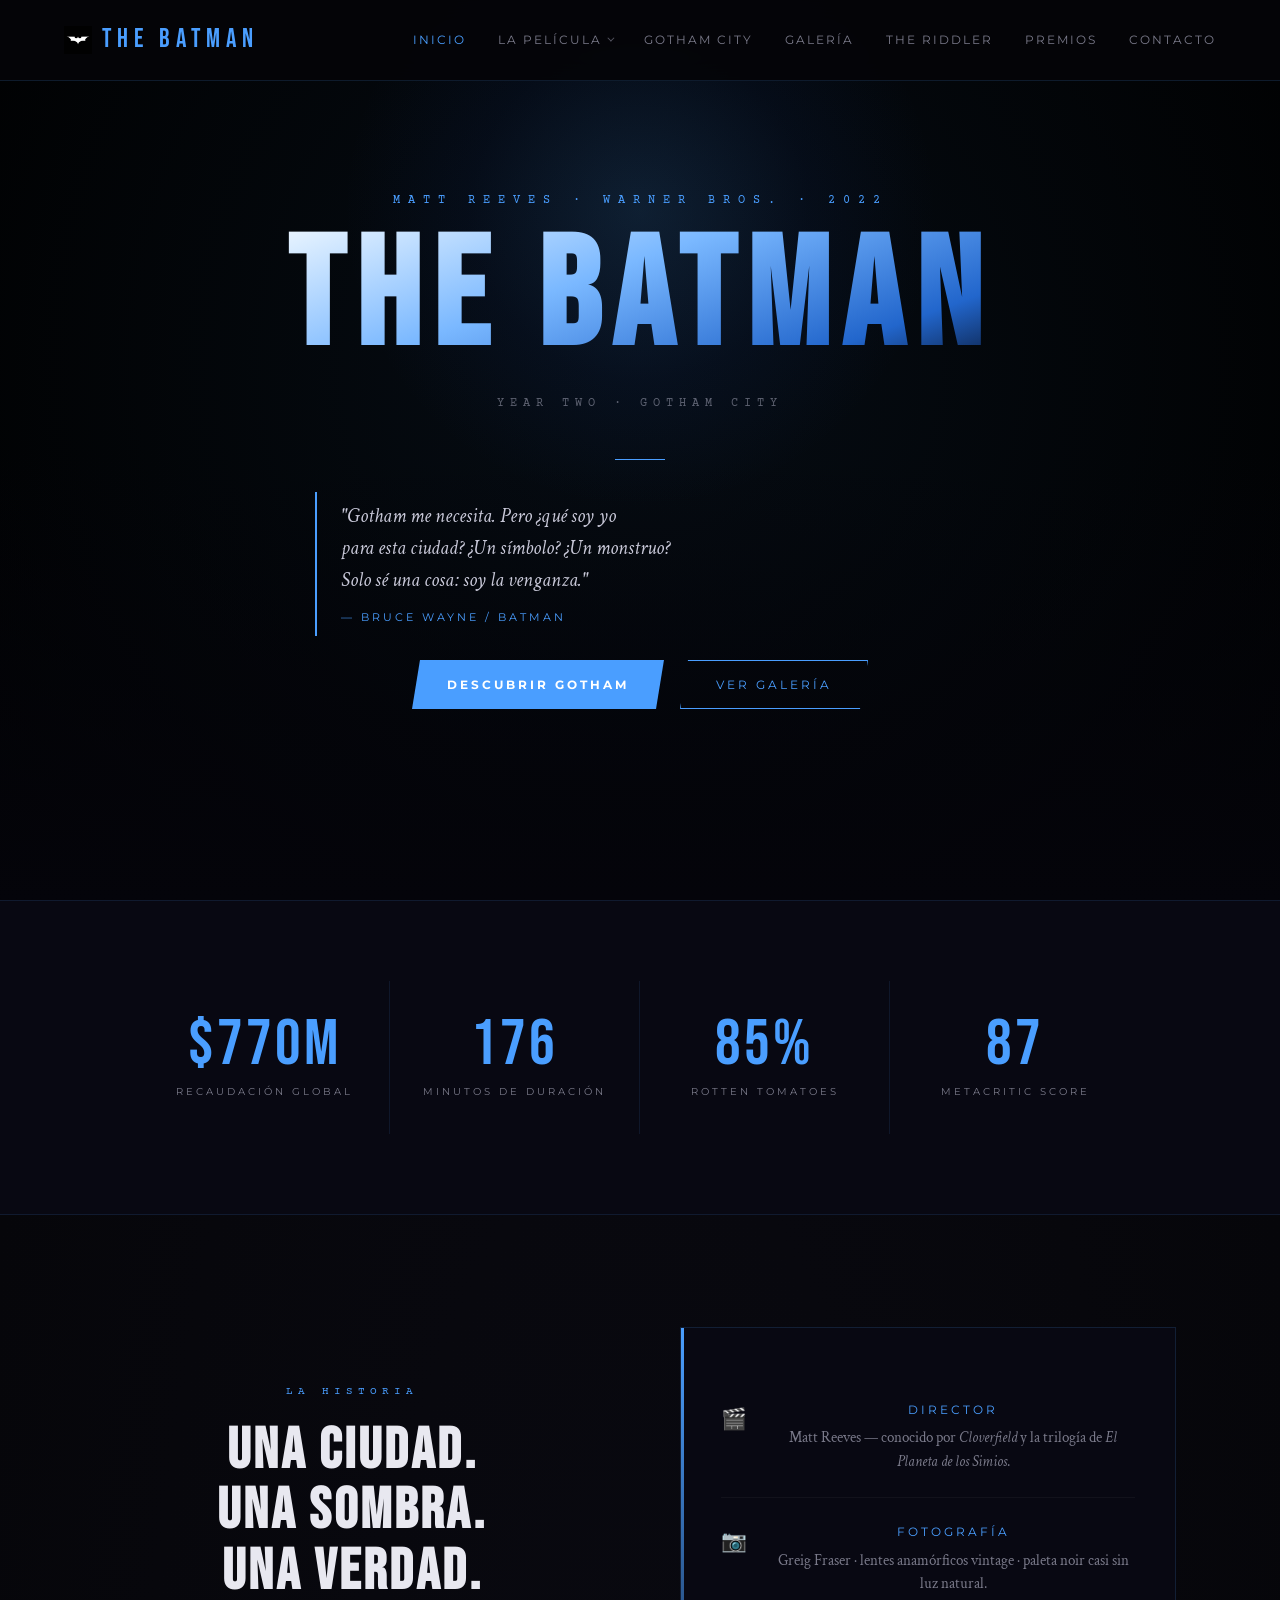
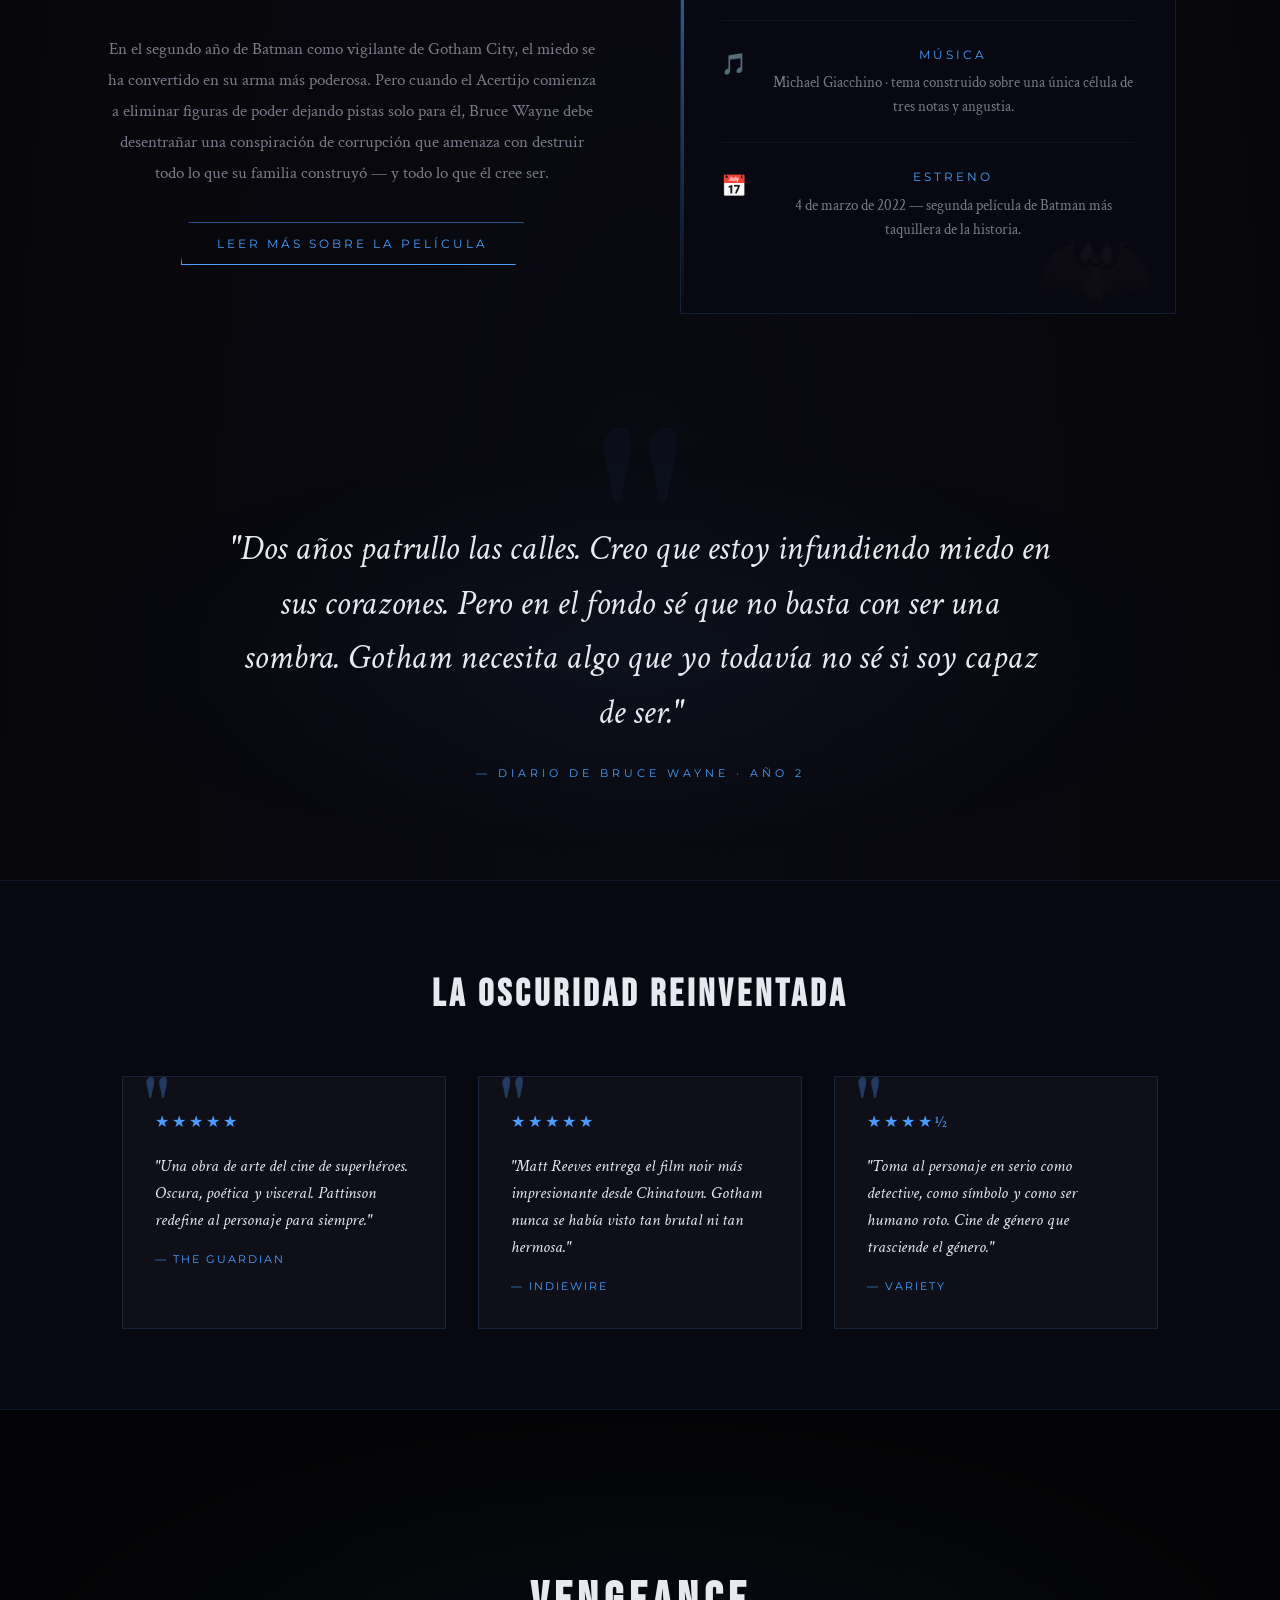
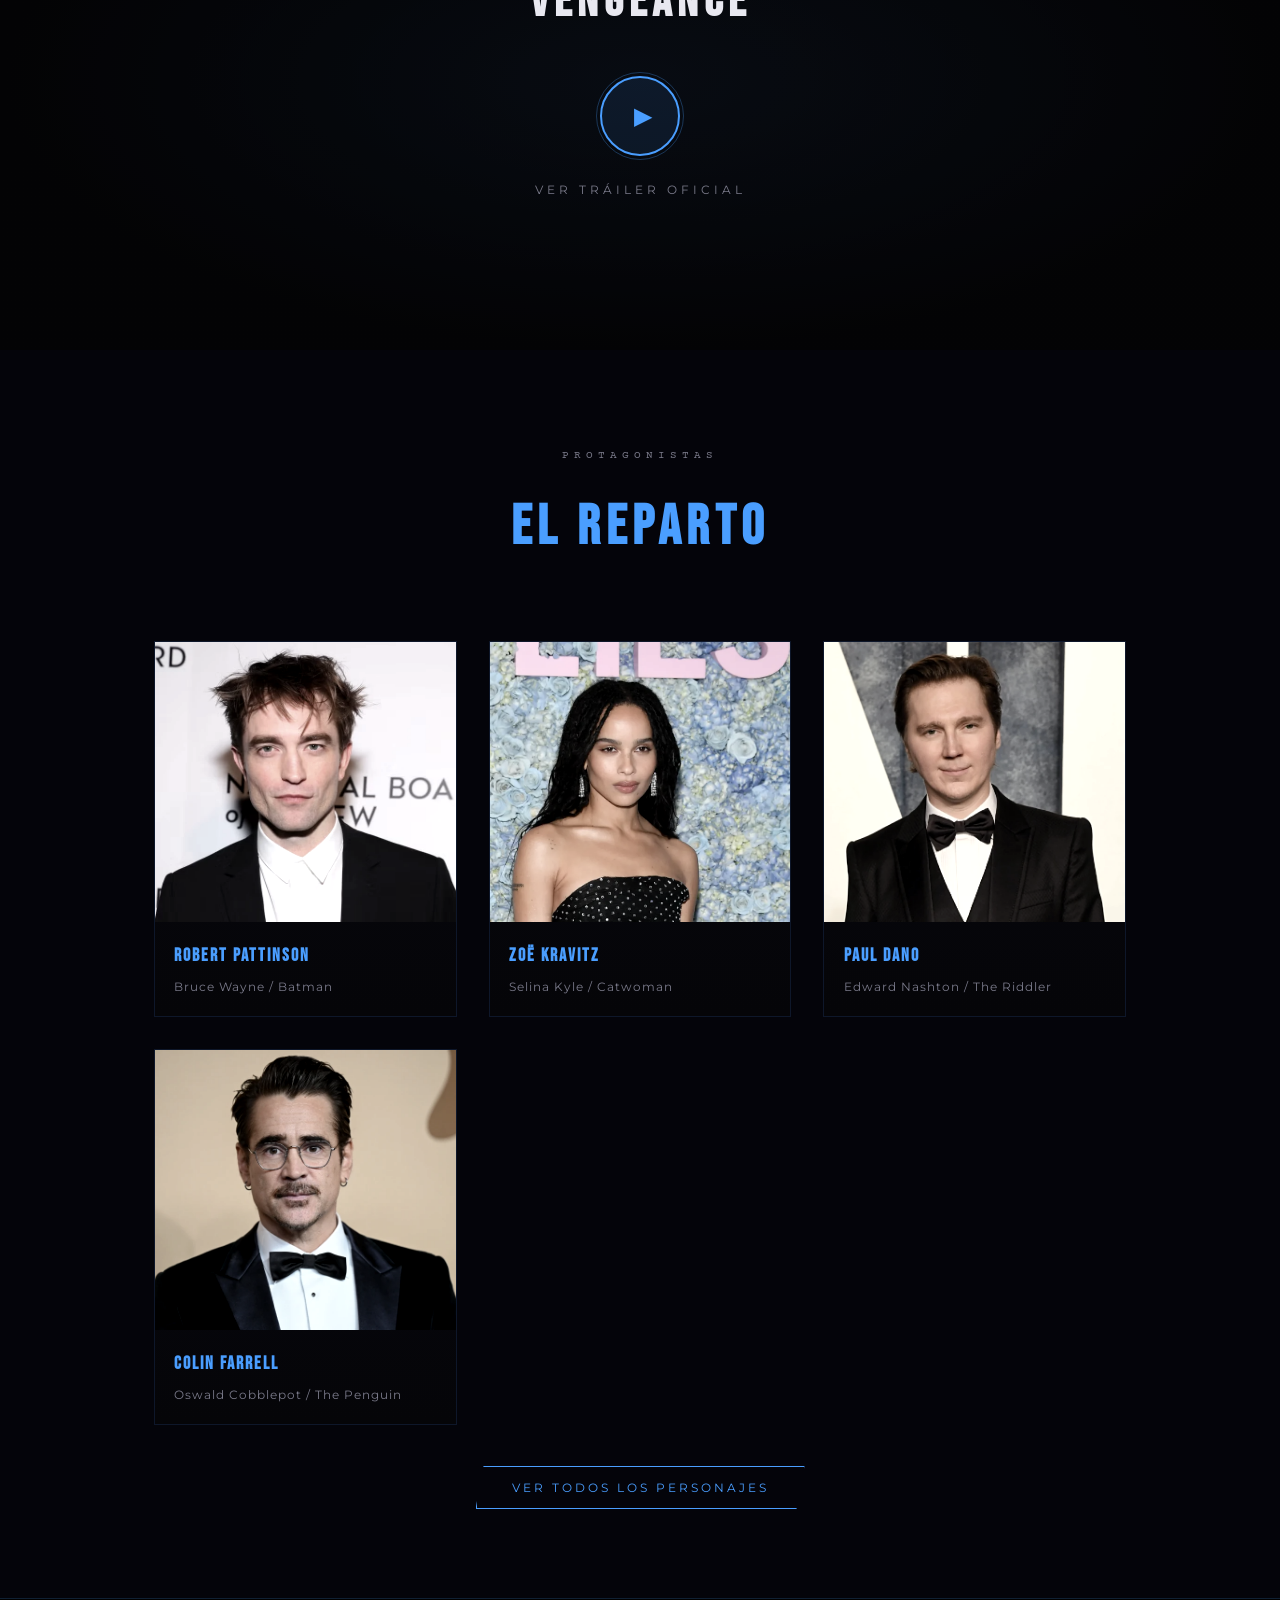
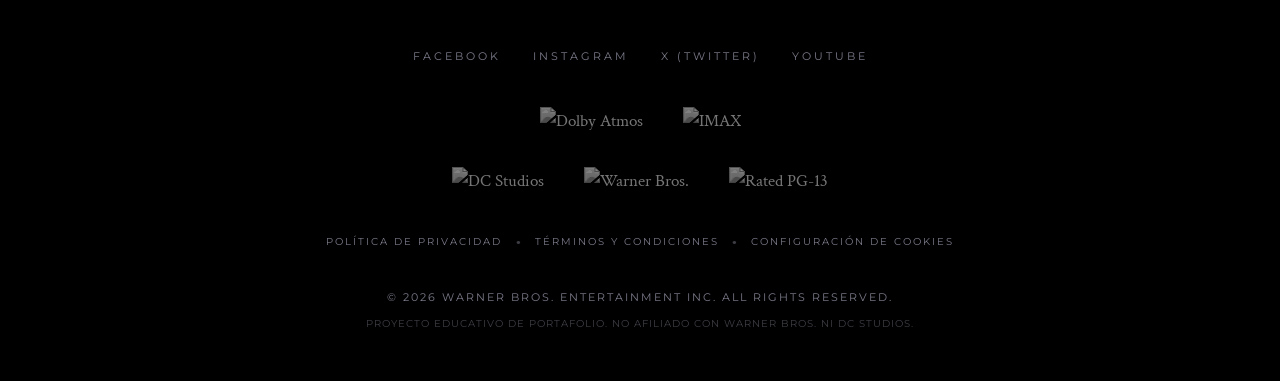
==== index.html @ 61767b9b "Commit se agrega submenu , validacion al formulario de contacto" ====
<!DOCTYPE html>
<html lang="es">
<head>
    <meta charset="UTF-8">
    <meta name="viewport" content="width=device-width, initial-scale=1.0">
    <title>The Batman | I Am Gotham</title>
    <link rel="icon" href="img/Icono.webp" type="image/webp">
    <link href="https://fonts.googleapis.com/css2?family=Bebas+Neue&family=Crimson+Text:ital,wght@0,400;0,600;1,400&family=Courier+Prime:wght@400;700&family=Montserrat:wght@300;400;700;900&display=swap" rel="stylesheet">
    <link rel="stylesheet" href="css/styles.css">
</head>
<body>

    <canvas id="rainCanvas"></canvas>

    <header>
        <nav class="nav-container">
            <a href="index.html" class="logo"><img src="img/galeria/BatmanLogo2.webp" alt="Batman Logo">THE BATMAN</a>
            <ul class="nav-links">
                <li><a href="index.html" class="nav-active">Inicio</a></li>
                <li class="nav-dropdown">
                <a href="sobre.html">La Película</a>
                <ul class="dropdown-menu">
                    <li><a href="sobre.html#sinopsis">Sinopsis</a></li>
                    <li><a href="sobre.html#personajes">Personajes</a></li>
                    <li><a href="sobre.html#detras">Detrás de Cámara</a></li>
                    <li><a href="sobre.html#reparto">Reparto Completo</a></li>
                </ul>
            </li>
                <li><a href="historia.html">Gotham City</a></li>
                <li><a href="galeria.html">Galería</a></li>
                <li><a href="riddler.html">The Riddler</a></li>
                <li><a href="premios.html">Premios</a></li>
                <li><a href="contacto.html">Contacto</a></li>
            </ul>
            <button class="hamburger" aria-label="Menú">
                <span></span><span></span><span></span>
            </button>
        </nav>
    </header>

    <main>

        <!-- HERO -->
        <section class="hero">
            <video class="hero-video" autoplay loop muted playsinline>
                <source src="img/Gotham.mp4" type="video/mp4">
            </video>
            <div class="hero-overlay"></div>
            <div class="hero-content">
                <p class="hero-eyebrow animate-fade-up">MATT REEVES · WARNER BROS. · 2022</p>
                <h1 class="animate-batman">THE BATMAN</h1>
                <p class="hero-sub animate-fade-up">Year Two · Gotham City</p>
                <div class="hero-rule animate-fade-up"></div>
                <div class="hero-quote-container animate-fade-up">
                    <blockquote class="cinematic-quote">
                        "Gotham me necesita. Pero ¿qué soy yo<br>
                        para esta ciudad? ¿Un símbolo? ¿Un monstruo?<br>
                        Solo sé una cosa: <em>soy la venganza</em>."
                    </blockquote>
                    <p class="quote-author">— Bruce Wayne / Batman</p>
                </div>
                <div class="hero-buttons animate-fade-up">
                    <a href="sobre.html" class="btn-primary">Descubrir Gotham</a>
                    <a href="galeria.html" class="btn-secondary">Ver Galería</a>
                </div>
            </div>
        </section>

        <!-- DATOS -->
        <section class="film-facts">
            <div class="facts-grid">
                <div class="fact-item animate-fade-up">
                    <span class="fact-num">$770M</span>
                    <span class="fact-label">Recaudación global</span>
                </div>
                <div class="fact-item animate-fade-up">
                    <span class="fact-num">176</span>
                    <span class="fact-label">Minutos de duración</span>
                </div>
                <div class="fact-item animate-fade-up">
                    <span class="fact-num">85%</span>
                    <span class="fact-label">Rotten Tomatoes</span>
                </div>
                <div class="fact-item animate-fade-up">
                    <span class="fact-num">87</span>
                    <span class="fact-label">Metacritic Score</span>
                </div>
            </div>
        </section>

        <!-- INTRO -->
        <section class="home-intro">
            <div class="animate-fade-up">
                <span class="intro-label">La historia</span>
                <h2 class="intro-title">Una Ciudad.<br>Una Sombra.<br>Una Verdad.</h2>
                <p class="intro-body">
                    En el segundo año de Batman como vigilante de Gotham City, el miedo se ha convertido en su arma más poderosa. Pero cuando el Acertijo comienza a eliminar figuras de poder dejando pistas solo para él, Bruce Wayne debe desentrañar una conspiración de corrupción que amenaza con destruir todo lo que su familia construyó — y todo lo que él cree ser.
                </p>
                <a href="sobre.html" class="btn-secondary">Leer más sobre la película</a>
            </div>
            <div class="animate-fade-up">
                <div class="intro-visual-box">
                    <div class="intro-stat-row">
                        <span class="intro-stat-icon">🎬</span>
                        <div>
                            <p class="intro-stat-title">Director</p>
                            <p class="intro-stat-desc">Matt Reeves — conocido por <em>Cloverfield</em> y la trilogía de <em>El Planeta de los Simios</em>.</p>
                        </div>
                    </div>
                    <div class="intro-stat-row">
                        <span class="intro-stat-icon">📷</span>
                        <div>
                            <p class="intro-stat-title">Fotografía</p>
                            <p class="intro-stat-desc">Greig Fraser · lentes anamórficos vintage · paleta noir casi sin luz natural.</p>
                        </div>
                    </div>
                    <div class="intro-stat-row">
                        <span class="intro-stat-icon">🎵</span>
                        <div>
                            <p class="intro-stat-title">Música</p>
                            <p class="intro-stat-desc">Michael Giacchino · tema construido sobre una única célula de tres notas y angustia.</p>
                        </div>
                    </div>
                    <div class="intro-stat-row">
                        <span class="intro-stat-icon">📅</span>
                        <div>
                            <p class="intro-stat-title">Estreno</p>
                            <p class="intro-stat-desc">4 de marzo de 2022 — segunda película de Batman más taquillera de la historia.</p>
                        </div>
                    </div>
                </div>
            </div>
        </section>

        <!-- CITA -->
        <section class="full-quote-section">
            <blockquote class="big-quote animate-fade-up">
                "Dos años patrullo las calles. Creo que estoy infundiendo miedo en sus corazones. Pero en el fondo sé que no basta con ser una sombra. Gotham necesita algo que yo todavía no sé si soy capaz de ser."
            </blockquote>
            <p class="big-quote-author animate-fade-up">— Diario de Bruce Wayne · Año 2</p>
        </section>

        <!-- CRÍTICAS -->
        <section class="reviews-section">
            <div class="container">
                <h2 class="reviews-title animate-fade-up">La Oscuridad Reinventada</h2>
                <div class="reviews-grid">
                    <div class="review-card animate-fade-up">
                        <div class="stars">★★★★★</div>
                        <p class="quote">"Una obra de arte del cine de superhéroes. Oscura, poética y visceral. Pattinson redefine al personaje para siempre."</p>
                        <p class="author">— The Guardian</p>
                    </div>
                    <div class="review-card animate-fade-up">
                        <div class="stars">★★★★★</div>
                        <p class="quote">"Matt Reeves entrega el film noir más impresionante desde Chinatown. Gotham nunca se había visto tan brutal ni tan hermosa."</p>
                        <p class="author">— IndieWire</p>
                    </div>
                    <div class="review-card animate-fade-up">
                        <div class="stars">★★★★½</div>
                        <p class="quote">"Toma al personaje en serio como detective, como símbolo y como ser humano roto. Cine de género que trasciende el género."</p>
                        <p class="author">— Variety</p>
                    </div>
                </div>
            </div>
        </section>

        <!-- TRÁILER -->
        <section class="trailer-section">
            <div class="trailer-bg">
                <div class="trailer-overlay"></div>
                <div class="trailer-content animate-fade-up">
                    <h2 class="trailer-title">Vengeance</h2>
                    <button class="play-btn" id="openTrailerBtn" aria-label="Reproducir Tráiler">
                        <span class="play-icon">▶</span>
                    </button>
                    <p class="trailer-subtitle">Ver Tráiler Oficial</p>
                </div>
            </div>
        </section>

        <div class="video-modal" id="videoModal" aria-hidden="true">
            <button class="modal-close" id="closeTrailerBtn" aria-label="Cerrar">&times;</button>
            <div class="modal-content">
                <div class="iframe-container" id="iframeContainer"></div>
            </div>
        </div>

        <!-- REPARTO -->
        <section class="cast-section">
            <div class="cast-header">
                <span class="cast-label">Protagonistas</span>
                <h2 class="section-title animate-fade-up">El Reparto</h2>
            </div>
            <div class="cast-grid">
                <div class="cast-card animate-fade-up">
                    <img src="img/galeria/robertpattinson.webp" alt="Robert Pattinson como Batman" class="cast-img"
                         onerror="this.src='https://images.unsplash.com/photo-1506794778202-cad84cf45f1d?q=80&w=400&auto=format&fit=crop';">
                    <div class="cast-info">
                        <h3>Robert Pattinson</h3>
                        <p>Bruce Wayne / Batman</p>
                    </div>
                </div>
                <div class="cast-card animate-fade-up">
                    <img src="img/galeria/zoekravitz.webp" alt="Zoë Kravitz como Catwoman" class="cast-img"
                         onerror="this.src='https://images.unsplash.com/photo-1534528741775-53994a69daeb?q=80&w=400&auto=format&fit=crop';">
                    <div class="cast-info">
                        <h3>Zoë Kravitz</h3>
                        <p>Selina Kyle / Catwoman</p>
                    </div>
                </div>
                <div class="cast-card animate-fade-up">
                    <img src="img/galeria/pauldano.webp" alt="Paul Dano como The Riddler" class="cast-img"
                         onerror="this.src='https://images.unsplash.com/photo-1507003211169-0a1dd7228f2d?q=80&w=400&auto=format&fit=crop';">
                    <div class="cast-info">
                        <h3>Paul Dano</h3>
                        <p>Edward Nashton / The Riddler</p>
                    </div>
                </div>
                <div class="cast-card animate-fade-up">
                    <img src="img/galeria/colinfarrell.webp" alt="Colin Farrell como The Penguin" class="cast-img"
                         onerror="this.src='https://images.unsplash.com/photo-1492562080023-ab3db95bfbce?q=80&w=400&auto=format&fit=crop';">
                    <div class="cast-info">
                        <h3>Colin Farrell</h3>
                        <p>Oswald Cobblepot / The Penguin</p>
                    </div>
                </div>
            </div>
            <div class="cast-action animate-fade-up">
                <a href="sobre.html" class="btn-secondary">Ver todos los personajes</a>
            </div>
        </section>

    </main>

    <button class="back-to-top" id="backToTop" aria-label="Volver arriba">↑</button>

    <footer class="hollywood-footer">
        <div class="footer-inner">
            <div class="footer-socials">
                <a href="https://www.facebook.com/TheBatman" target="_blank">FACEBOOK</a>
                <a href="https://www.instagram.com/thebatman" target="_blank">INSTAGRAM</a>
                <a href="https://twitter.com/TheBatman" target="_blank">X (TWITTER)</a>
                <a href="https://www.youtube.com/WarnerBrosPictures" target="_blank">YOUTUBE</a>
            </div>
            <div class="billing-row tech-row">
                <img src="img/Dolby.png" alt="Dolby Atmos" class="footer-img">
                <img src="img/imax.png" alt="IMAX" class="footer-img">
            </div>
            <div class="billing-row studio-row">
                <img src="img/DC.png" alt="DC Studios" class="footer-img">
                <img src="img/Warner.png" alt="Warner Bros." class="footer-img">
                <img src="img/rated-pg13.png" alt="Rated PG-13" class="footer-img">
            </div>
            <nav class="footer-legal-nav">
                <a href="#">POLÍTICA DE PRIVACIDAD</a>
                <span class="dot">•</span>
                <a href="#">TÉRMINOS Y CONDICIONES</a>
                <span class="dot">•</span>
                <a href="#">CONFIGURACIÓN DE COOKIES</a>
            </nav>
            <div class="footer-copyright-block">
                <p class="main-copy">© 2026 WARNER BROS. ENTERTAINMENT INC. ALL RIGHTS RESERVED.</p>
                <p class="disclaimer">PROYECTO EDUCATIVO DE PORTAFOLIO. NO AFILIADO CON WARNER BROS. NI DC STUDIOS.</p>
            </div>
        </div>
    </footer>

    <script src="js/script.js"></script>
</body>
</html>
---- css/styles.css ----
/* ============================================================
   VARIABLES GLOBALES — THE BATMAN (2022)
   ============================================================ */
:root {
    --bg-color:       #04040a;
    --bg-secondary:   #080812;
    --text-main:      #e8e8f0;
    --text-muted:     #7a7a8a;
    --accent-color:   #4a9eff;          /* azul eléctrico Gotham */
    --accent-red:     #8b1a1a;          /* rojo oscuro Riddler */
    --riddler-green:  #1a5c2a;
    --riddler-bright: #39ff14;          /* verde neón Acertijo */
    --paper-color:    #1a1a22;
    --ink-color:      #e8e8f0;
    --stamp-red:      #8b0000;
    --rain-blue:      #0d1b2a;
    --bat-signal:     rgba(74, 158, 255, 0.12);
    --font-title:     'Bebas Neue', cursive;
    --font-body:      'Crimson Text', serif;
    --font-mono:      'Courier Prime', monospace;
    --transition:     all 0.3s ease;
}

/* ============================================================
   RESET Y BASE
   ============================================================ */
*,
*::before,
*::after {
    margin: 0;
    padding: 0;
    box-sizing: border-box;
}

html {
    scroll-behavior: smooth;
}

body {
    background-color: var(--bg-color);
    color: var(--text-main);
    font-family: var(--font-body);
    font-size: 1.05rem;
    line-height: 1.75;
    overflow-x: hidden;
}

a {
    text-decoration: none;
    color: inherit;
    transition: var(--transition);
}

img {
    max-width: 100%;
    height: auto;
    display: block;
}

.container {
    max-width: 1200px;
    margin: 0 auto;
    padding: 0 5%;
}

/* ============================================================
   LLUVIA DE FONDO ANIMADA
   ============================================================ */
body::before {
    content: '';
    position: fixed;
    inset: 0;
    background-image: 
        repeating-linear-gradient(
            90deg,
            transparent,
            transparent 3px,
            rgba(74, 140, 255, 0.02) 3px,
            rgba(74, 140, 255, 0.02) 4px
        );
    pointer-events: none;
    z-index: 0;
}

/* ============================================================
   NAVEGACION
   ============================================================ */
header {
    position: fixed;
    top: 0;
    width: 100%;
    background: rgba(5, 5, 8, 0.92);
    backdrop-filter: blur(12px);
    z-index: 1000;
    border-bottom: 1px solid rgba(74, 158, 255, 0.15);
}

.nav-container {
    display: flex;
    justify-content: space-between;
    align-items: center;
    padding: 1.1rem 5%;
    max-width: 1400px;
    margin: 0 auto;
}

.logo {
    font-family: var(--font-title);
    font-size: 1.6rem;
    letter-spacing: 6px;
    color: var(--accent-color);
    text-transform: uppercase;
    position: relative;
    display: flex;
    align-items: center;
    gap: 10px;
}

/* Logo SVG del murciélago clásico inline via mask */
.logo img {
    height: 28px;
    width: auto;
    object-fit: contain;
    flex-shrink: 0;
}
/*
.logo::before {
    content: '';
    display: inline-block;
    width: 32px;
    height: 16px;
    flex-shrink: 0;
    background-color: var(--accent-color);
    -webkit-mask-image: url("data:image/svg+xml,%3Csvg xmlns='http://www.w3.org/2000/svg' viewBox='0 0 100 50'%3E%3Cpath d='M50 8 C50 8 42 3 34 7 C26 11 20 6 14 8 C7 10 1 5 0 12 C-1 17 4 19 10 18 C16 17 18 22 15 27 C12 32 17 38 24 35 C30 32 33 38 37 41 C41 44 46 39 48 33 C49 29 50 27 50 27 C50 27 51 29 52 33 C54 39 59 44 63 41 C67 38 70 32 76 35 C83 38 88 32 85 27 C82 22 84 17 90 18 C96 19 101 17 100 12 C99 5 93 10 86 8 C80 6 74 11 66 7 C58 3 50 8 50 8Z'/%3E%3C/svg%3E");
    mask-image: url("data:image/svg+xml,%3Csvg xmlns='http://www.w3.org/2000/svg' viewBox='0 0 100 50'%3E%3Cpath d='M50 8 C50 8 42 3 34 7 C26 11 20 6 14 8 C7 10 1 5 0 12 C-1 17 4 19 10 18 C16 17 18 22 15 27 C12 32 17 38 24 35 C30 32 33 38 37 41 C41 44 46 39 48 33 C49 29 50 27 50 27 C50 27 51 29 52 33 C54 39 59 44 63 41 C67 38 70 32 76 35 C83 38 88 32 85 27 C82 22 84 17 90 18 C96 19 101 17 100 12 C99 5 93 10 86 8 C80 6 74 11 66 7 C58 3 50 8 50 8Z'/%3E%3C/svg%3E");
    -webkit-mask-repeat: no-repeat;
    mask-repeat: no-repeat;
    -webkit-mask-size: contain;
    mask-size: contain;
    -webkit-mask-position: center;
    mask-position: center;
    transition: background-color 0.3s;
}
*/
.nav-links {
    display: flex;
    gap: 2rem;
    list-style: none;
    font-family: 'Montserrat', sans-serif;
    font-size: 0.78rem;
    letter-spacing: 2px;
    text-transform: uppercase;
}

.nav-links a {
    color: var(--text-muted);
}

.nav-links a:hover,
.nav-links a.active {
    color: var(--accent-color);
}

.hamburger {
    display: none;
    cursor: pointer;
    border: none;
    background: none;
}

.hamburger span {
    display: block;
    width: 25px;
    height: 2px;
    background-color: var(--text-main);
    margin: 5px 0;
    transition: var(--transition);
}

/* ============================================================
   HERO
   ============================================================ */
.hero {
    position: relative;
    height: 100vh;
    width: 100%;
    display: flex;
    justify-content: center;
    align-items: center;
    overflow: hidden;
    background: #000;
}

.hero-video {
    position: absolute;
    top: 0; left: 0;
    width: 100%; height: 100%;
    object-fit: cover;
    z-index: 1;
    opacity: 0.45;
    filter: saturate(0.2) brightness(0.5);
}

.hero-overlay {
    position: absolute;
    inset: 0;
    background:
        linear-gradient(to bottom, rgba(5, 5, 8, 0) 50%, var(--bg-color) 100%),
        radial-gradient(circle at 50% 40%, rgba(74, 158, 255, 0.08) 0%, rgba(0,0,0,0.95) 100%);
    z-index: 2;
}

/* Efecto bat-signal sutil */
.hero::after {
    content: '';
    position: absolute;
    top: -10%;
    left: 50%;
    transform: translateX(-50%);
    width: 600px;
    height: 600px;
    background: radial-gradient(ellipse, rgba(74, 158, 255, 0.14) 0%, rgba(30, 80, 200, 0.06) 40%, transparent 70%);
    z-index: 2;
    pointer-events: none;
    animation: batSignalPulse 4s ease-in-out infinite;
}

@keyframes batSignalPulse {
    0%, 100% { opacity: 0.4; transform: translateX(-50%) scale(1); }
    50% { opacity: 1; transform: translateX(-50%) scale(1.1); }
}

.hero-content {
    position: relative;
    z-index: 3;
    text-align: center;
    padding: 0 20px;
}

.hero h1 {
    font-family: var(--font-title);
    font-size: clamp(3.5rem, 12vw, 10rem);
    letter-spacing: 12px;
    text-transform: uppercase;
    line-height: 0.9;
    margin-bottom: 1.5rem;
    background: linear-gradient(160deg, #e8f4ff 0%, #7ab8ff 40%, #2266cc 80%, #0a1a3a 100%);
    -webkit-background-clip: text;
    -webkit-text-fill-color: transparent;
    background-clip: text;
    filter: drop-shadow(0 0 30px rgba(74, 158, 255, 0.4));
}

.hero-year {
    font-family: var(--font-mono);
    font-size: 0.9rem;
    letter-spacing: 10px;
    color: var(--text-muted);
    text-transform: uppercase;
    margin-bottom: 2.5rem;
}

.hero-quote-container {
    margin: 1.5rem auto;
    max-width: 650px;
    border-left: 2px solid var(--accent-color);
    padding: 0.5rem 0 0.5rem 1.5rem;
    text-align: left;
}

.cinematic-quote {
    font-family: var(--font-body);
    font-style: italic;
    font-size: clamp(1rem, 2vw, 1.25rem);
    color: #c8c8d8;
    line-height: 1.6;
    font-weight: 400;
}

.quote-author {
    font-family: 'Montserrat', sans-serif;
    font-size: 0.7rem;
    letter-spacing: 3px;
    color: var(--accent-color);
    text-transform: uppercase;
    margin-top: 0.75rem;
}

.cinematic-timer {
    font-family: var(--font-mono);
    font-size: 1rem;
    color: var(--accent-color);
    letter-spacing: 4px;
    border: 1px solid var(--accent-color);
    padding: 8px 20px;
    border-radius: 2px;
    display: inline-block;
    margin: 1.5rem 0;
    text-shadow: 0 0 10px rgba(74, 158, 255, 0.6);
    box-shadow: 0 0 15px rgba(74, 158, 255, 0.15), inset 0 0 15px rgba(74, 158, 255, 0.05);
}

.hero-buttons {
    display: flex;
    gap: 1rem;
    justify-content: center;
    flex-wrap: wrap;
    margin-top: 0.5rem;
}

/* ============================================================
   BOTONES
   ============================================================ */
.btn-primary {
    font-family: 'Montserrat', sans-serif;
    font-size: 0.75rem;
    letter-spacing: 3px;
    text-transform: uppercase;
    padding: 14px 35px;
    background: var(--accent-color);
    color: #fff;
    font-weight: 700;
    clip-path: polygon(8px 0%, 100% 0%, calc(100% - 8px) 100%, 0% 100%);
    transition: all 0.3s ease;
}

.btn-primary:hover {
    background: #e8b800;
    transform: translateY(-2px);
    box-shadow: 0 8px 25px rgba(74, 158, 255, 0.4);
}

.btn-secondary {
    font-family: 'Montserrat', sans-serif;
    font-size: 0.75rem;
    letter-spacing: 3px;
    text-transform: uppercase;
    padding: 13px 35px;
    border: 1px solid var(--accent-color);
    color: var(--accent-color);
    background: transparent;
    clip-path: polygon(8px 0%, 100% 0%, calc(100% - 8px) 100%, 0% 100%);
    transition: all 0.3s ease;
}

.btn-secondary:hover {
    background: rgba(74, 158, 255, 0.1);
    transform: translateY(-2px);
}

/* ============================================================
   ANIMACIONES
   ============================================================ */
@keyframes fadeInUp {
    from { opacity: 0; transform: translateY(30px); }
    to   { opacity: 1; transform: translateY(0); }
}

.animate-fade-up {
    opacity: 0;
    animation: fadeInUp 1s cubic-bezier(0.2, 0.8, 0.2, 1) forwards;
}

@keyframes batmanReveal {
    0%   { opacity: 0; filter: blur(30px); letter-spacing: 60px; }
    50%  { opacity: 0.6; filter: blur(8px); letter-spacing: 20px; }
    100% { opacity: 1; filter: blur(0); letter-spacing: 12px; }
}

.animate-batman {
    animation: batmanReveal 2.5s cubic-bezier(0.2, 0.8, 0.2, 1) forwards;
}

/* ============================================================
   SECCIÓN INTRO (HOME)
   ============================================================ */
.home-intro {
    padding: 6rem 0;
    text-align: center;
}

.intro-content {
    max-width: 750px;
    margin: 0 auto;
}

.intro-title {
    font-family: var(--font-title);
    font-size: clamp(1.8rem, 4vw, 3rem);
    letter-spacing: 4px;
    color: var(--accent-color);
    margin-bottom: 1.5rem;
}

.intro-divider {
    width: 60px;
    height: 2px;
    background: var(--accent-color);
    margin: 0 auto 2rem;
}

.intro-text {
    font-size: 1.1rem;
    color: var(--text-muted);
    max-width: 650px;
    margin: 0 auto;
}

/* ============================================================
   SECCIÓN REVIEWS / CRÍTICAS
   ============================================================ */
.reviews-section {
    background: var(--bg-secondary);
    padding: 5rem 5%;
    border-top: 1px solid rgba(74, 158, 255, 0.1);
    border-bottom: 1px solid rgba(74, 158, 255, 0.1);
}

.reviews-title {
    font-family: var(--font-title);
    font-size: clamp(1.5rem, 3vw, 2.5rem);
    letter-spacing: 4px;
    text-align: center;
    color: var(--text-main);
    margin-bottom: 3rem;
}

.reviews-grid {
    display: grid;
    grid-template-columns: repeat(auto-fit, minmax(280px, 1fr));
    gap: 2rem;
    max-width: 1100px;
    margin: 0 auto;
}

.review-card {
    background: rgba(255,255,255,0.03);
    border: 1px solid rgba(74, 158, 255, 0.15);
    padding: 2rem;
    position: relative;
    transition: all 0.3s ease;
}

.review-card::before {
    content: '"';
    position: absolute;
    top: -10px;
    left: 20px;
    font-family: var(--font-body);
    font-size: 5rem;
    color: var(--accent-color);
    opacity: 0.3;
    line-height: 1;
}

.review-card:hover {
    border-color: var(--accent-color);
    transform: translateY(-4px);
    background: rgba(74, 158, 255, 0.05);
}

.stars {
    color: var(--accent-color);
    font-size: 1rem;
    margin-bottom: 1rem;
    letter-spacing: 3px;
}

.review-card .quote {
    font-style: italic;
    color: var(--text-main);
    margin-bottom: 1rem;
    line-height: 1.6;
}

.review-card .author {
    font-family: 'Montserrat', sans-serif;
    font-size: 0.7rem;
    letter-spacing: 2px;
    color: var(--accent-color);
    text-transform: uppercase;
}

/* ============================================================
   SECCIÓN TRÁILER
   ============================================================ */
.trailer-section {
    position: relative;
    height: 60vh;
    min-height: 400px;
    display: flex;
    align-items: center;
    justify-content: center;
    overflow: hidden;
    background: #000;
}

.trailer-bg {
    position: relative;
    width: 100%;
    height: 100%;
    display: flex;
    align-items: center;
    justify-content: center;
    background: 
        radial-gradient(ellipse at center, rgba(74, 158, 255, 0.08) 0%, rgba(5, 5, 8, 0.98) 70%),
        linear-gradient(135deg, #050508 0%, #0a0a0f 100%);
}

.trailer-overlay {
    position: absolute;
    inset: 0;
    background: rgba(0,0,0,0.4);
}

.trailer-content {
    position: relative;
    z-index: 2;
    text-align: center;
}

.trailer-title {
    font-family: var(--font-title);
    font-size: clamp(1.5rem, 4vw, 3rem);
    letter-spacing: 6px;
    color: var(--text-main);
    margin-bottom: 2rem;
    text-transform: uppercase;
}

.play-btn {
    width: 80px;
    height: 80px;
    border-radius: 50%;
    border: 2px solid var(--accent-color);
    background: rgba(74, 158, 255, 0.1);
    cursor: pointer;
    display: flex;
    align-items: center;
    justify-content: center;
    margin: 0 auto 1.5rem;
    transition: all 0.3s ease;
    position: relative;
}

.play-btn::before {
    content: '';
    position: absolute;
    inset: -6px;
    border-radius: 50%;
    border: 1px solid rgba(74, 158, 255, 0.3);
    animation: pulseRing 2s ease-out infinite;
}

@keyframes pulseRing {
    0% { transform: scale(1); opacity: 1; }
    100% { transform: scale(1.5); opacity: 0; }
}

.play-btn:hover {
    background: rgba(74, 158, 255, 0.18);
    transform: scale(1.1);
}

.play-icon {
    color: var(--accent-color);
    font-size: 1.5rem;
    margin-left: 5px;
}

.trailer-subtitle {
    font-family: 'Montserrat', sans-serif;
    font-size: 0.72rem;
    letter-spacing: 4px;
    color: var(--text-muted);
    text-transform: uppercase;
}

/* ============================================================
   MODAL DE VIDEO
   ============================================================ */
.video-modal {
    display: none;
    position: fixed;
    inset: 0;
    background: rgba(0,0,0,0.95);
    z-index: 9999;
    justify-content: center;
    align-items: center;
}

.video-modal.active {
    display: flex;
}

.modal-close {
    position: absolute;
    top: 20px;
    right: 30px;
    background: none;
    border: none;
    color: #fff;
    font-size: 2.5rem;
    cursor: pointer;
    z-index: 10000;
}

.modal-content {
    width: 90%;
    max-width: 960px;
}

.iframe-container {
    position: relative;
    padding-bottom: 56.25%;
    height: 0;
    overflow: hidden;
}

.iframe-container iframe {
    position: absolute;
    top: 0; left: 0;
    width: 100%; height: 100%;
}

/* ============================================================
   SECCIÓN REPARTO
   ============================================================ */
.cast-section {
    padding: 6rem 0;
    background: var(--bg-color);
}

.section-title {
    font-family: var(--font-title);
    font-size: clamp(2rem, 5vw, 3.5rem);
    letter-spacing: 6px;
    text-align: center;
    color: var(--accent-color);
    text-transform: uppercase;
    margin-bottom: 3rem;
}

.cast-grid {
    display: grid;
    grid-template-columns: repeat(auto-fit, minmax(220px, 1fr));
    gap: 2rem;
    max-width: 1100px;
    margin: 0 auto 3rem;
    padding: 0 5%;
}

.cast-card {
    position: relative;
    overflow: hidden;
    background: var(--bg-secondary);
    border: 1px solid rgba(74, 158, 255, 0.1);
    transition: all 0.4s ease;
}

.cast-card:hover {
    border-color: var(--accent-color);
    transform: translateY(-6px);
    box-shadow: 0 20px 40px rgba(0,0,0,0.5);
}

.cast-img {
    width: 100%;
    height: 280px;
    object-fit: cover;
    object-position: top;
    filter: grayscale(40%) contrast(1.1);
    transition: all 0.4s ease;
}

.cast-card:hover .cast-img {
    filter: grayscale(0%) contrast(1.1);
    transform: scale(1.03);
}

.cast-info {
    padding: 1.2rem;
    background: linear-gradient(to top, rgba(5,5,8,1) 0%, rgba(5,5,8,0.8) 100%);
}

.cast-info h3 {
    font-family: var(--font-title);
    font-size: 1.1rem;
    letter-spacing: 2px;
    color: var(--accent-color);
    text-transform: uppercase;
}

.cast-info p {
    font-family: 'Montserrat', sans-serif;
    font-size: 0.75rem;
    color: var(--text-muted);
    letter-spacing: 1px;
    margin-top: 4px;
}

.cast-action {
    text-align: center;
    padding: 0 5%;
}

/* ============================================================
   BACK TO TOP
   ============================================================ */
.back-to-top {
    position: fixed;
    bottom: 30px;
    right: 30px;
    width: 45px;
    height: 45px;
    background: var(--accent-color);
    color: #fff;
    border: none;
    cursor: pointer;
    font-size: 1.2rem;
    font-weight: bold;
    z-index: 500;
    opacity: 0;
    transform: translateY(20px);
    transition: all 0.3s ease;
    clip-path: polygon(50% 0%, 100% 100%, 0% 100%);
}

.back-to-top.show {
    opacity: 1;
    transform: translateY(0);
}

/* ============================================================
   FOOTER
   ============================================================ */
.hollywood-footer {
    background: #000;
    border-top: 1px solid rgba(74, 158, 255, 0.2);
    padding: 3rem 5%;
}

.footer-inner {
    max-width: 1100px;
    margin: 0 auto;
    text-align: center;
}

.footer-socials {
    display: flex;
    justify-content: center;
    gap: 2rem;
    flex-wrap: wrap;
    margin-bottom: 2.5rem;
}

.footer-socials a {
    font-family: 'Montserrat', sans-serif;
    font-size: 0.7rem;
    letter-spacing: 3px;
    color: var(--text-muted);
    transition: color 0.3s;
}

.footer-socials a:hover {
    color: var(--accent-color);
}

.billing-row {
    display: flex;
    align-items: center;
    justify-content: center;
    gap: 2.5rem;
    flex-wrap: wrap;
    margin-bottom: 2rem;
}

.footer-img {
    height: 28px;
    width: auto;
    opacity: 0.5;
    filter: grayscale(100%);
    transition: all 0.3s ease;
}

.footer-img:hover {
    opacity: 1;
    filter: grayscale(0%);
}

.footer-legal-nav {
    display: flex;
    justify-content: center;
    align-items: center;
    gap: 0.8rem;
    flex-wrap: wrap;
    margin-bottom: 2rem;
}

.footer-legal-nav a {
    font-family: 'Montserrat', sans-serif;
    font-size: 0.65rem;
    letter-spacing: 2px;
    color: var(--text-muted);
}

.footer-legal-nav a:hover {
    color: var(--text-main);
}

.dot {
    color: var(--text-muted);
    opacity: 0.5;
}

.footer-copyright-block .main-copy {
    font-family: 'Montserrat', sans-serif;
    font-size: 0.7rem;
    letter-spacing: 2px;
    color: var(--text-muted);
    margin-bottom: 0.5rem;
}

.footer-copyright-block .disclaimer {
    font-family: 'Montserrat', sans-serif;
    font-size: 0.6rem;
    letter-spacing: 1px;
    color: rgba(122,122,138,0.5);
}

/* ============================================================
   PAGE HEADER (páginas internas)
   ============================================================ */
.page-header {
    padding: 10rem 5% 4rem;
    text-align: center;
    background: linear-gradient(to bottom, rgba(74, 158, 255, 0.05), transparent);
    border-bottom: 1px solid rgba(74, 158, 255, 0.1);
}

.page-title {
    font-family: var(--font-title);
    font-size: clamp(2.5rem, 8vw, 6rem);
    letter-spacing: 8px;
    color: var(--accent-color);
    text-transform: uppercase;
    text-shadow: 0 0 40px rgba(74, 158, 255, 0.3);
}

/* ============================================================
   PÁGINA: SOBRE (La Película)
   ============================================================ */
.synopsis-section {
    display: grid;
    grid-template-columns: 1fr 1fr;
    gap: 4rem;
    align-items: center;
    padding: 5rem 5%;
    max-width: 1200px;
    margin: 0 auto;
}

.synopsis-quote {
    font-family: var(--font-body);
    font-style: italic;
    font-size: 1.3rem;
    color: var(--accent-color);
    border-left: 3px solid var(--accent-color);
    padding-left: 1.5rem;
    margin-bottom: 2rem;
    line-height: 1.6;
}

.synopsis-p {
    color: var(--text-muted);
    margin-bottom: 1.2rem;
    font-size: 1.05rem;
}

.synopsis-image img {
    width: 100%;
    border: 1px solid rgba(74, 158, 255, 0.2);
    filter: grayscale(20%) contrast(1.1);
}

.characters-title {
    font-family: var(--font-title);
    font-size: clamp(1.8rem, 4vw, 3rem);
    letter-spacing: 5px;
    color: var(--accent-color);
    text-align: center;
    text-transform: uppercase;
    padding: 0 5%;
    margin-bottom: 3rem;
}

.characters-grid {
    display: grid;
    grid-template-columns: repeat(auto-fit, minmax(320px, 1fr));
    gap: 2rem;
    padding: 0 5%;
    max-width: 1200px;
    margin: 0 auto;
}

.character-card {
    display: flex;
    gap: 1.5rem;
    background: var(--bg-secondary);
    border: 1px solid rgba(74, 158, 255, 0.1);
    padding: 1.5rem;
    transition: all 0.3s ease;
}

.character-card:hover {
    border-color: var(--accent-color);
    transform: translateY(-3px);
}

.char-img-wrapper {
    flex-shrink: 0;
    width: 90px;
    height: 90px;
    overflow: hidden;
    border: 1px solid rgba(74, 158, 255, 0.3);
}

.char-img-wrapper img {
    width: 100%;
    height: 100%;
    object-fit: cover;
    object-position: top;
    filter: grayscale(30%);
    transition: filter 0.3s;
}

.character-card:hover .char-img-wrapper img {
    filter: grayscale(0%);
}

.char-name {
    font-family: var(--font-title);
    font-size: 1rem;
    letter-spacing: 2px;
    color: var(--accent-color);
    text-transform: uppercase;
}

.char-actor {
    font-family: 'Montserrat', sans-serif;
    font-size: 0.7rem;
    letter-spacing: 1px;
    color: var(--text-muted);
    margin: 4px 0 8px;
    text-transform: uppercase;
}

.char-bio {
    font-size: 0.9rem;
    color: var(--text-muted);
    line-height: 1.6;
}

.production-grid {
    display: grid;
    grid-template-columns: repeat(auto-fit, minmax(260px, 1fr));
    gap: 2rem;
    padding: 0 5%;
    max-width: 1200px;
    margin: 0 auto 5rem;
}

.prod-card {
    background: var(--bg-secondary);
    border: 1px solid rgba(74, 158, 255, 0.1);
    padding: 2rem;
    text-align: center;
    transition: all 0.3s ease;
}

.prod-card:hover {
    border-color: var(--accent-color);
    background: rgba(74, 158, 255, 0.05);
}

.prod-icon {
    font-size: 2rem;
    margin-bottom: 1rem;
}

.prod-title {
    font-family: var(--font-title);
    font-size: 1.1rem;
    letter-spacing: 2px;
    color: var(--accent-color);
    text-transform: uppercase;
    margin-bottom: 1rem;
}

.prod-text {
    color: var(--text-muted);
    font-size: 0.95rem;
    line-height: 1.7;
}

/* ============================================================
   PÁGINA: HISTORIA (Gotham)
   ============================================================ */
.history-wrapper {
    padding: 3rem 5%;
}

.history-container {
    max-width: 850px;
    margin: 0 auto;
}

.history-section {
    padding: 3rem 0;
    border-bottom: 1px solid rgba(74, 158, 255, 0.1);
    position: relative;
    padding-left: 2rem;
}

.history-section::before {
    content: '';
    position: absolute;
    left: 0;
    top: 0;
    bottom: 0;
    width: 2px;
    background: linear-gradient(to bottom, var(--accent-color), transparent);
}

.history-date {
    font-family: var(--font-mono);
    font-size: 0.8rem;
    letter-spacing: 3px;
    color: var(--riddler-bright);
    margin-bottom: 0.5rem;
    text-transform: uppercase;
    text-shadow: 0 0 8px rgba(57, 255, 20, 0.4);
}

.history-heading {
    font-family: var(--font-title);
    font-size: clamp(1.5rem, 3vw, 2.2rem);
    letter-spacing: 4px;
    color: var(--accent-color);
    text-transform: uppercase;
    margin-bottom: 1.5rem;
}

.history-text {
    color: var(--text-muted);
    margin-bottom: 1.2rem;
    font-size: 1.05rem;
}

.history-img-wrapper {
    margin: 2rem 0;
    border: 1px solid rgba(74, 158, 255, 0.15);
    overflow: hidden;
}

.history-img-wrapper img {
    width: 100%;
    filter: grayscale(30%) contrast(1.1);
}

.history-caption {
    font-family: 'Montserrat', sans-serif;
    font-size: 0.72rem;
    letter-spacing: 2px;
    color: var(--text-muted);
    text-align: center;
    padding: 0.75rem;
    background: var(--bg-secondary);
}

/* ============================================================
   PÁGINA: GALERÍA
   ============================================================ */
.gallery-wrapper {
    display: grid;
    grid-template-columns: repeat(auto-fill, minmax(280px, 1fr));
    gap: 4px;
    padding: 3rem 2%;
    max-width: 1400px;
    margin: 0 auto;
}

.gallery-item {
    position: relative;
    overflow: hidden;
    cursor: pointer;
    aspect-ratio: 4/3;
    background: var(--bg-secondary);
}

.gallery-item img {
    width: 100%;
    height: 100%;
    object-fit: cover;
    filter: grayscale(20%) contrast(1.1);
    transition: all 0.5s ease;
}

.gallery-item:hover img {
    transform: scale(1.05);
    filter: grayscale(0%) contrast(1.15);
}

.gallery-item .overlay {
    position: absolute;
    inset: 0;
    background: rgba(0,0,0,0.7);
    display: flex;
    align-items: center;
    justify-content: center;
    opacity: 0;
    transition: opacity 0.3s ease;
}

.gallery-item:hover .overlay {
    opacity: 1;
}

.gallery-item .overlay span {
    font-family: 'Montserrat', sans-serif;
    font-size: 0.75rem;
    letter-spacing: 3px;
    color: var(--accent-color);
    text-transform: uppercase;
    border: 1px solid var(--accent-color);
    padding: 8px 20px;
}

/* Lightbox */
.lightbox {
    display: none;
    position: fixed;
    inset: 0;
    background: rgba(0,0,0,0.97);
    z-index: 9999;
    justify-content: center;
    align-items: center;
    flex-direction: column;
}

.lightbox.active {
    display: flex;
}

.lightbox-img-wrap {
    max-width: 90vw;
    max-height: 80vh;
    position: relative;
}

.lightbox-img-wrap img {
    max-width: 90vw;
    max-height: 80vh;
    object-fit: contain;
    border: 1px solid rgba(74, 158, 255, 0.2);
}

.lightbox-caption {
    font-family: 'Montserrat', sans-serif;
    font-size: 0.72rem;
    letter-spacing: 2px;
    color: var(--text-muted);
    margin-top: 1rem;
    text-align: center;
}

.lightbox-close,
.lightbox-prev,
.lightbox-next {
    background: none;
    border: none;
    color: var(--accent-color);
    font-size: 2rem;
    cursor: pointer;
    position: absolute;
    top: 50%;
    transform: translateY(-50%);
    z-index: 10000;
    transition: color 0.3s;
}

.lightbox-close {
    top: 20px;
    right: 30px;
    transform: none;
    font-size: 2.5rem;
}

.lightbox-prev { left: 20px; }
.lightbox-next { right: 20px; }

.lightbox-prev:hover,
.lightbox-next:hover,
.lightbox-close:hover {
    color: #fff;
}

/* ============================================================
   PÁGINA: PREMIOS
   ============================================================ */
.awards-hero {
    padding: 10rem 5% 5rem;
    text-align: center;
    background: radial-gradient(ellipse at center, rgba(74, 158, 255, 0.07) 0%, transparent 70%);
}

.oscar-glow {
    display: flex;
    justify-content: center;
    margin-bottom: 2rem;
}

.oscar-statue {
    height: 120px;
    width: auto;
    filter: brightness(0.9) sepia(1) saturate(3) hue-rotate(-5deg);
    animation: float 4s ease-in-out infinite;
}

@keyframes float {
    0%, 100% { transform: translateY(0); }
    50% { transform: translateY(-12px); }
}

.global-counter-container {
    margin: 2rem auto;
}

.counter-number {
    font-family: var(--font-title);
    font-size: clamp(3rem, 8vw, 6rem);
    color: var(--accent-color);
    letter-spacing: 5px;
    line-height: 1;
    text-shadow: 0 0 30px rgba(74, 158, 255, 0.4);
}

.counter-label {
    font-family: 'Montserrat', sans-serif;
    font-size: 0.75rem;
    letter-spacing: 4px;
    color: var(--text-muted);
    text-transform: uppercase;
    margin-top: 0.5rem;
}

.awards-grid {
    display: grid;
    grid-template-columns: repeat(auto-fit, minmax(260px, 1fr));
    gap: 2rem;
    padding: 3rem 5%;
    max-width: 1200px;
    margin: 0 auto 5rem;
}

.award-card {
    background: var(--bg-secondary);
    border: 1px solid rgba(74, 158, 255, 0.15);
    padding: 2.5rem 2rem;
    transition: all 0.3s ease;
    position: relative;
    overflow: hidden;
}

.award-card::after {
    content: '';
    position: absolute;
    top: 0; left: 0;
    width: 3px;
    height: 100%;
    background: var(--accent-color);
    transform: scaleY(0);
    transition: transform 0.3s ease;
    transform-origin: bottom;
}

.award-card:hover::after { transform: scaleY(1); }

.award-card:hover {
    border-color: var(--accent-color);
    transform: translateY(-4px);
}

.award-count {
    font-family: var(--font-title);
    font-size: 4rem;
    color: var(--accent-color);
    opacity: 0.3;
    line-height: 1;
    margin-bottom: 0.5rem;
}

.award-category {
    font-family: var(--font-title);
    font-size: 1.3rem;
    letter-spacing: 3px;
    color: var(--accent-color);
    text-transform: uppercase;
    margin-bottom: 1.5rem;
}

.award-list {
    list-style: none;
}

.award-list li {
    color: var(--text-muted);
    padding: 0.4rem 0;
    border-bottom: 1px solid rgba(255,255,255,0.05);
    font-size: 0.95rem;
    padding-left: 1rem;
    position: relative;
}

.award-list li::before {
    content: '—';
    position: absolute;
    left: 0;
    color: var(--accent-color);
    opacity: 0.6;
}

/* Honor board */
.honor-board {
    background: var(--bg-secondary);
    border: 1px solid rgba(74, 158, 255, 0.2);
    padding: 3rem;
    max-width: 800px;
    margin: 0 auto 5rem;
    text-align: center;
}

.honor-title {
    font-family: var(--font-title);
    font-size: 1.5rem;
    letter-spacing: 4px;
    color: var(--accent-color);
    margin-bottom: 2rem;
    text-transform: uppercase;
}

.honor-list {
    list-style: none;
    text-align: left;
    columns: 2;
    gap: 2rem;
}

.honor-list li {
    color: var(--text-muted);
    padding: 0.5rem 0 0.5rem 1.5rem;
    position: relative;
    font-size: 0.95rem;
    border-bottom: 1px solid rgba(255,255,255,0.04);
}

.honor-list li::before {
    content: '★';
    position: absolute;
    left: 0;
    color: var(--accent-color);
    font-size: 0.7rem;
}

/* ============================================================
   PÁGINA: RIDDLE (equivalente a Barbenheimer)
   ============================================================ */
.riddler-hero {
    padding: 12rem 5% 6rem;
    text-align: center;
    background: 
        radial-gradient(ellipse at 50% 50%, rgba(57, 255, 20, 0.04) 0%, transparent 60%),
        var(--bg-color);
    border-bottom: 1px solid rgba(57, 255, 20, 0.1);
}

.riddle-title {
    font-family: var(--font-mono);
    font-size: clamp(2rem, 6vw, 4.5rem);
    color: var(--riddler-bright);
    letter-spacing: 6px;
    text-shadow: 0 0 30px rgba(57, 255, 20, 0.5), 0 0 60px rgba(57, 255, 20, 0.2);
    margin-bottom: 1rem;
    position: relative;
}

/* Glitch effect */
.glitch-title {
    position: relative;
}
.glitch-title::before,
.glitch-title::after {
    content: attr(data-text);
    position: absolute;
    top: 0; left: 0;
    width: 100%;
}
.glitch-title::before {
    color: #39ff14;
    animation: glitch1 3s infinite;
    clip-path: polygon(0 20%, 100% 20%, 100% 40%, 0 40%);
}
.glitch-title::after {
    color: #ff2244;
    animation: glitch2 3s infinite;
    clip-path: polygon(0 60%, 100% 60%, 100% 80%, 0 80%);
}

@keyframes glitch1 {
    0%, 90%, 100% { transform: none; opacity: 0; }
    92% { transform: translate(-3px, 1px); opacity: 0.7; }
    95% { transform: translate(3px, -1px); opacity: 0.7; }
    97% { transform: translate(-1px, 2px); opacity: 0.7; }
}
@keyframes glitch2 {
    0%, 90%, 100% { transform: none; opacity: 0; }
    93% { transform: translate(3px, -1px); opacity: 0.7; }
    96% { transform: translate(-3px, 1px); opacity: 0.7; }
    98% { transform: translate(1px, -2px); opacity: 0.7; }
}

.riddler-subtitle {
    font-family: var(--font-mono);
    font-size: 0.85rem;
    letter-spacing: 5px;
    color: var(--text-muted);
    text-transform: uppercase;
    margin-bottom: 3rem;
}

.editorial-section {
    padding: 4rem 5%;
    max-width: 1100px;
    margin: 0 auto;
}

.editorial-intro {
    font-size: 1.2rem;
    color: var(--text-muted);
    text-align: center;
    max-width: 750px;
    margin: 0 auto 4rem;
    line-height: 1.8;
}

.dual-cards-container {
    display: grid;
    grid-template-columns: 1fr 1fr;
    gap: 2rem;
}

.riddler-card {
    padding: 2.5rem;
    border: 1px solid rgba(74, 158, 255, 0.15);
    background: var(--bg-secondary);
    position: relative;
    overflow: hidden;
    transition: all 0.3s ease;
}

.card-batman {
    border-color: rgba(74, 158, 255, 0.2);
}

.card-batman:hover {
    border-color: var(--accent-color);
    box-shadow: 0 0 30px rgba(74, 158, 255, 0.1);
}

.card-riddler {
    border-color: rgba(57, 255, 20, 0.2);
}

.card-riddler:hover {
    border-color: var(--riddler-bright);
    box-shadow: 0 0 30px rgba(57, 255, 20, 0.1);
}

.riddle-card-title {
    font-family: var(--font-title);
    font-size: 1.5rem;
    letter-spacing: 4px;
    text-transform: uppercase;
    margin-bottom: 1.5rem;
}

.card-batman .riddle-card-title { color: var(--accent-color); }
.card-riddler .riddle-card-title { color: var(--riddler-bright); }

.card-text {
    color: var(--text-muted);
    line-height: 1.8;
}

.riddle-stats-section {
    padding: 4rem 5%;
    max-width: 1100px;
    margin: 0 auto;
}

.riddle-stats-title {
    font-family: var(--font-title);
    font-size: clamp(1.5rem, 3vw, 2.5rem);
    letter-spacing: 4px;
    color: var(--accent-color);
    text-align: center;
    margin-bottom: 3rem;
    text-transform: uppercase;
}

.riddle-counter {
    display: grid;
    grid-template-columns: repeat(auto-fit, minmax(180px, 1fr));
    gap: 2rem;
    text-align: center;
    margin-bottom: 4rem;
}

.riddle-stat {
    background: var(--bg-secondary);
    border: 1px solid rgba(74, 158, 255, 0.1);
    padding: 2rem;
    transition: all 0.3s ease;
}

.riddle-stat:hover {
    border-color: var(--accent-color);
}

.riddle-stat-num {
    font-family: var(--font-title);
    font-size: 3rem;
    color: var(--accent-color);
    display: block;
    line-height: 1;
    margin-bottom: 0.5rem;
}

.riddle-stat-label {
    font-family: 'Montserrat', sans-serif;
    font-size: 0.7rem;
    letter-spacing: 2px;
    color: var(--text-muted);
    text-transform: uppercase;
}

/* ENIGMAS / RIDDLES section */
.riddles-section {
    padding: 4rem 5%;
    max-width: 900px;
    margin: 0 auto;
}

.riddle-box {
    background: #060f06;
    border: 1px solid rgba(57, 255, 20, 0.2);
    padding: 2rem;
    margin-bottom: 1.5rem;
    font-family: var(--font-mono);
    position: relative;
    transition: all 0.3s ease;
}

.riddle-box:hover {
    border-color: var(--riddler-bright);
    box-shadow: 0 0 20px rgba(57, 255, 20, 0.1);
}

.riddle-box .riddle-q {
    color: var(--riddler-bright);
    font-size: 0.95rem;
    margin-bottom: 1rem;
    text-shadow: 0 0 8px rgba(57, 255, 20, 0.4);
}

.riddle-box .riddle-a {
    color: var(--text-muted);
    font-size: 0.85rem;
    cursor: pointer;
    border-left: 2px solid rgba(57, 255, 20, 0.3);
    padding-left: 1rem;
    filter: blur(4px);
    transition: filter 0.4s;
    user-select: none;
}

.riddle-box .riddle-a.revealed {
    filter: blur(0);
    color: var(--text-main);
}

.riddle-box .riddle-reveal-hint {
    font-size: 0.65rem;
    letter-spacing: 2px;
    color: rgba(57, 255, 20, 0.4);
    text-transform: uppercase;
    margin-top: 0.5rem;
}

/* ============================================================
   PÁGINA: CONTACTO
   ============================================================ */
.contact-container {
    min-height: 100vh;
    display: flex;
    align-items: center;
    justify-content: center;
    padding: 8rem 5% 5rem;
    background:
        radial-gradient(circle at 30% 50%, rgba(74, 158, 255, 0.04) 0%, transparent 50%),
        var(--bg-color);
}

.security-form {
    background: #0c0c10;
    border: 1px solid rgba(74, 158, 255, 0.2);
    padding: 3.5rem;
    max-width: 620px;
    width: 100%;
    position: relative;
}

.form-corner {
    position: absolute;
    width: 20px;
    height: 20px;
    border-color: var(--accent-color);
    border-style: solid;
    opacity: 0.5;
}
.form-corner.tl { top: 10px; left: 10px; border-width: 2px 0 0 2px; }
.form-corner.tr { top: 10px; right: 10px; border-width: 2px 2px 0 0; }
.form-corner.bl { bottom: 10px; left: 10px; border-width: 0 0 2px 2px; }
.form-corner.br { bottom: 10px; right: 10px; border-width: 0 2px 2px 0; }

.bat-stamp {
    position: absolute;
    top: 1.5rem;
    right: 2rem;
    font-size: 2.5rem;
    opacity: 0.12;
    transform: rotate(15deg);
}

.form-header {
    text-align: center;
    margin-bottom: 3rem;
    border-bottom: 1px solid rgba(74, 158, 255, 0.1);
    padding-bottom: 2rem;
}

.form-header h1 {
    font-family: var(--font-title);
    font-size: 1.8rem;
    letter-spacing: 5px;
    color: var(--accent-color);
    text-transform: uppercase;
    margin-bottom: 0.5rem;
}

.form-header p {
    font-family: var(--font-mono);
    font-size: 0.75rem;
    letter-spacing: 2px;
    color: var(--text-muted);
    text-transform: uppercase;
}

.input-group {
    margin-bottom: 1.8rem;
}

.input-group label {
    display: block;
    font-family: var(--font-mono);
    font-size: 0.7rem;
    letter-spacing: 3px;
    color: var(--text-muted);
    text-transform: uppercase;
    margin-bottom: 0.5rem;
}

.input-group input,
.input-group textarea,
.input-group select {
    width: 100%;
    background: rgba(255,255,255,0.03);
    border: 1px solid rgba(74, 158, 255, 0.2);
    color: var(--text-main);
    padding: 0.85rem 1rem;
    font-family: var(--font-mono);
    font-size: 0.9rem;
    transition: border-color 0.3s, box-shadow 0.3s;
    outline: none;
    appearance: none;
}

.input-group input:focus,
.input-group textarea:focus,
.input-group select:focus {
    border-color: var(--accent-color);
    box-shadow: 0 0 15px rgba(74, 158, 255, 0.15);
}

.input-group textarea {
    resize: vertical;
    min-height: 130px;
}

.input-group select option {
    background: #0c0c10;
}

.submit-btn {
    width: 100%;
    background: var(--accent-color);
    color: #fff;
    border: none;
    padding: 1rem;
    font-family: 'Montserrat', sans-serif;
    font-size: 0.8rem;
    font-weight: 700;
    letter-spacing: 4px;
    text-transform: uppercase;
    cursor: pointer;
    transition: all 0.3s ease;
    margin-top: 0.5rem;
}

.submit-btn:hover {
    background: #e8b800;
    box-shadow: 0 0 30px rgba(74, 158, 255, 0.4);
}

.success-stamp {
    display: none;
    position: absolute;
    top: 50%;
    left: 50%;
    transform: translate(-50%, -50%) rotate(-15deg);
    font-family: var(--font-mono);
    font-size: 2.5rem;
    color: var(--riddler-bright);
    border: 4px solid var(--riddler-bright);
    padding: 0.5rem 1.5rem;
    letter-spacing: 5px;
    text-shadow: 0 0 20px rgba(57, 255, 20, 0.5);
    box-shadow: 0 0 30px rgba(57, 255, 20, 0.2);
    z-index: 10;
    opacity: 0.9;
}

.success-stamp.show {
    display: block;
}

/* ============================================================
   404
   ============================================================ */
.page-404 {
    min-height: 100vh;
    display: flex;
    align-items: center;
    justify-content: center;
    text-align: center;
    flex-direction: column;
    padding: 2rem;
}

.error-code {
    font-family: var(--font-title);
    font-size: clamp(6rem, 20vw, 15rem);
    color: var(--accent-color);
    line-height: 1;
    opacity: 0.3;
    letter-spacing: 10px;
}

.error-title {
    font-family: var(--font-title);
    font-size: clamp(1.5rem, 4vw, 3rem);
    letter-spacing: 6px;
    color: var(--text-main);
    text-transform: uppercase;
    margin-bottom: 1rem;
}

.error-text {
    color: var(--text-muted);
    max-width: 500px;
    margin: 0 auto 3rem;
}

/* ============================================================
   PARTÍCULAS / DECORACIÓN
   ============================================================ */
#particles-container {
    position: fixed;
    inset: 0;
    pointer-events: none;
    z-index: 0;
    overflow: hidden;
}

.bat-particle {
    position: absolute;
    color: var(--accent-color);
    font-size: 0.8rem;
    opacity: 0;
    animation: flyBat linear infinite;
}

@keyframes flyBat {
    0% { opacity: 0; transform: translateY(100vh) rotate(0deg); }
    10% { opacity: 0.15; }
    90% { opacity: 0.1; }
    100% { opacity: 0; transform: translateY(-20px) rotate(360deg); }
}

/* ============================================================
   RESPONSIVE
   ============================================================ */
@media (max-width: 768px) {
    .nav-links {
        display: none;
        position: fixed;
        top: 60px;
        left: 0;
        right: 0;
        bottom: 0;
        background: rgba(5, 5, 8, 0.98);
        flex-direction: column;
        padding: 2rem;
        gap: 1.5rem;
        border-bottom: 1px solid rgba(74, 158, 255, 0.2);
        overflow-y: auto;
        align-items: flex-start;
        height: calc(100vh - 60px);
    }

    .nav-links.active { display: flex; }

    .hamburger { display: block; }

    .synopsis-section {
        grid-template-columns: 1fr;
    }

    .dual-cards-container {
        grid-template-columns: 1fr;
    }

    .honor-list {
        columns: 1;
    }

    .security-form {
        padding: 2rem 1.5rem;
    }
}

@media (max-width: 480px) {
    .hero h1 { letter-spacing: 4px; }
    .gallery-wrapper { grid-template-columns: repeat(2, 1fr); }
}


/* ============================================================
   INDEX — DATOS DE LA PELÍCULA
   ============================================================ */
.hero-eyebrow {
    font-family: var(--font-mono);
    font-size: 0.72rem;
    letter-spacing: 8px;
    color: var(--accent-color);
    text-transform: uppercase;
    opacity: 0.8;
    margin-bottom: 1.2rem;
}

.hero-sub {
    font-family: var(--font-mono);
    font-size: 0.78rem;
    letter-spacing: 6px;
    color: rgba(200, 200, 220, 0.45);
    text-transform: uppercase;
    margin-bottom: 2.8rem;
}

.hero-rule {
    width: 50px;
    height: 1px;
    background: var(--accent-color);
    margin: 0 auto 2rem;
    opacity: 0.7;
}

/* ── FILM FACTS ── */
.film-facts {
    background: var(--bg-secondary);
    border-top: 1px solid rgba(74, 158, 255, 0.12);
    border-bottom: 1px solid rgba(74, 158, 255, 0.12);
    padding: 5rem 5%;
}

.facts-grid {
    display: grid;
    grid-template-columns: repeat(4, 1fr);
    gap: 0;
    max-width: 1000px;
    margin: 0 auto;
}

.fact-item {
    text-align: center;
    padding: 2rem 1.5rem;
    border-right: 1px solid rgba(74, 158, 255, 0.1);
    transition: background 0.3s;
}

.fact-item:last-child {
    border-right: none;
}

.fact-item:hover {
    background: rgba(74, 158, 255, 0.04);
}

.fact-num {
    font-family: var(--font-title);
    font-size: clamp(2.5rem, 5vw, 4rem);
    color: var(--accent-color);
    line-height: 1;
    display: block;
    letter-spacing: 3px;
}

.fact-label {
    font-family: 'Montserrat', sans-serif;
    font-size: 0.65rem;
    letter-spacing: 3px;
    color: var(--text-muted);
    text-transform: uppercase;
    margin-top: 0.4rem;
    display: block;
}

/* ── INTRO DOS COLUMNAS ── */
.home-intro {
    padding: 7rem 5%;
    max-width: 1200px;
    margin: 0 auto;
    display: grid;
    grid-template-columns: 1fr 1fr;
    gap: 5rem;
    align-items: center;
}

.intro-label {
    font-family: var(--font-mono);
    font-size: 0.7rem;
    letter-spacing: 5px;
    color: var(--accent-color);
    text-transform: uppercase;
    margin-bottom: 1.2rem;
    display: block;
}

.intro-title {
    font-family: var(--font-title);
    font-size: clamp(2.2rem, 4.5vw, 3.8rem);
    letter-spacing: 3px;
    color: var(--text-main);
    line-height: 1.05;
    margin-bottom: 2rem;
}

.intro-body {
    color: var(--text-muted);
    font-size: 1.05rem;
    line-height: 1.85;
    margin-bottom: 2.5rem;
}

.intro-visual-box {
    background: var(--bg-secondary);
    border: 1px solid rgba(74, 158, 255, 0.15);
    padding: 3rem 2.5rem;
    position: relative;
    overflow: hidden;
}

.intro-visual-box::before {
    content: '';
    position: absolute;
    top: 0;
    left: 0;
    width: 3px;
    height: 100%;
    background: linear-gradient(to bottom, var(--accent-color), transparent);
}

.intro-visual-box::after {
    content: '🦇';
    position: absolute;
    bottom: -10px;
    right: 20px;
    font-size: 6rem;
    opacity: 0.04;
    line-height: 1;
}

.intro-stat-row {
    display: flex;
    align-items: flex-start;
    gap: 1.5rem;
    padding: 1.5rem 0;
    border-bottom: 1px solid rgba(255, 255, 255, 0.04);
}

.intro-stat-row:last-child {
    border-bottom: none;
}

.intro-stat-icon {
    font-size: 1.3rem;
    flex-shrink: 0;
    margin-top: 2px;
}

.intro-stat-title {
    font-family: 'Montserrat', sans-serif;
    font-size: 0.72rem;
    letter-spacing: 3px;
    color: var(--accent-color);
    text-transform: uppercase;
    margin-bottom: 0.4rem;
}

.intro-stat-desc {
    font-size: 0.92rem;
    color: var(--text-muted);
    line-height: 1.6;
}

/* ── CITA CENTRAL ── */
.full-quote-section {
    padding: 6rem 5%;
    text-align: center;
    background: radial-gradient(ellipse at center, rgba(74, 158, 255, 0.05) 0%, transparent 65%);
    position: relative;
    overflow: hidden;
}

.full-quote-section::before {
    content: '"';
    position: absolute;
    top: -2rem;
    left: 50%;
    transform: translateX(-50%);
    font-family: var(--font-body);
    font-size: 18rem;
    color: var(--accent-color);
    opacity: 0.04;
    line-height: 1;
    pointer-events: none;
}

.big-quote {
    font-family: var(--font-body);
    font-style: italic;
    font-size: clamp(1.4rem, 3.5vw, 2.2rem);
    color: var(--text-main);
    max-width: 820px;
    margin: 0 auto 1.5rem;
    line-height: 1.55;
    position: relative;
    z-index: 1;
}

.big-quote-author {
    font-family: 'Montserrat', sans-serif;
    font-size: 0.7rem;
    letter-spacing: 4px;
    color: var(--accent-color);
    text-transform: uppercase;
}

/* ── REPARTO MEJORADO ── */
.cast-header {
    text-align: center;
    padding: 0 5%;
    margin-bottom: 4rem;
}

.cast-label {
    font-family: var(--font-mono);
    font-size: 0.7rem;
    letter-spacing: 5px;
    color: var(--text-muted);
    text-transform: uppercase;
    display: block;
    margin-bottom: 0.8rem;
}

/* ============================================================
   SOBRE — HERO DE PÁGINA PROPIO
   ============================================================ */
.sobre-hero {
    position: relative;
    height: 52vh;
    min-height: 360px;
    display: flex;
    flex-direction: column;
    justify-content: flex-end;
    padding: 0 5% 4rem;
    overflow: hidden;
    background: #000;
}

.sobre-hero-bg {
    position: absolute;
    inset: 0;
    background:
        linear-gradient(to right, rgba(4, 4, 10, 0.97) 40%, rgba(4, 4, 10, 0.5) 100%),
        linear-gradient(to top, rgba(4, 4, 10, 1) 0%, transparent 50%);
    z-index: 2;
}

.sobre-hero-img {
    position: absolute;
    inset: 0;
    width: 100%;
    height: 100%;
    object-fit: cover;
    object-position: center 20%;
    z-index: 1;
    filter: grayscale(30%) brightness(0.5) contrast(1.1);
}

.sobre-hero-content {
    position: relative;
    z-index: 3;
    max-width: 640px;
}

.sobre-eyebrow {
    font-family: var(--font-mono);
    font-size: 0.7rem;
    letter-spacing: 6px;
    color: var(--accent-color);
    text-transform: uppercase;
    margin-bottom: 1rem;
    display: block;
}

.sobre-title {
    font-family: var(--font-title);
    font-size: clamp(3rem, 7vw, 6rem);
    letter-spacing: 6px;
    color: #fff;
    line-height: 0.92;
    margin-bottom: 1.2rem;
}

.sobre-tagline {
    font-family: var(--font-body);
    font-style: italic;
    font-size: 1.15rem;
    color: rgba(200, 200, 220, 0.65);
    line-height: 1.5;
    max-width: 500px;
}

/* ── SINOPSIS DOS COLUMNAS ── */
.synopsis-wrapper {
    max-width: 1200px;
    margin: 0 auto;
    padding: 5rem 5%;
    display: grid;
    grid-template-columns: 1fr 400px;
    gap: 5rem;
    align-items: start;
}

.synopsis-image-wrap {
    position: sticky;
    top: 6rem;
}

.synopsis-image-frame {
    position: relative;
    border: 1px solid rgba(74, 158, 255, 0.2);
    overflow: hidden;
}

.synopsis-image-frame img {
    width: 100%;
    display: block;
    filter: grayscale(25%) contrast(1.1);
    transition: filter 0.5s;
}

.synopsis-image-frame:hover img {
    filter: grayscale(0%) contrast(1.1);
}

.synopsis-image-caption {
    background: var(--bg-secondary);
    border-top: 1px solid rgba(74, 158, 255, 0.1);
    padding: 0.9rem 1.2rem;
    font-family: var(--font-mono);
    font-size: 0.7rem;
    letter-spacing: 2px;
    color: var(--text-muted);
    text-transform: uppercase;
}

.synopsis-image-frame::after {
    content: '';
    position: absolute;
    top: 0;
    right: 0;
    width: 40px;
    height: 40px;
    border-top: 2px solid var(--accent-color);
    border-right: 2px solid var(--accent-color);
}

/* ── PERSONAJES (sobre.html) ── */
.chars-section {
    background: var(--bg-secondary);
    border-top: 1px solid rgba(74, 158, 255, 0.1);
    border-bottom: 1px solid rgba(74, 158, 255, 0.1);
    padding: 5rem 5%;
}

.chars-header {
    text-align: center;
    margin-bottom: 4rem;
}

.chars-eyebrow {
    font-family: var(--font-mono);
    font-size: 0.7rem;
    letter-spacing: 5px;
    color: var(--text-muted);
    text-transform: uppercase;
    display: block;
    margin-bottom: 0.8rem;
}

/* ── DETRÁS DE CÁMARA ── */
.behind-section {
    padding: 6rem 5%;
    max-width: 1200px;
    margin: 0 auto;
}

.behind-header {
    margin-bottom: 4rem;
}

.behind-eyebrow {
    font-family: var(--font-mono);
    font-size: 0.7rem;
    letter-spacing: 5px;
    color: var(--accent-color);
    text-transform: uppercase;
    display: block;
    margin-bottom: 0.8rem;
}

.behind-title {
    font-family: var(--font-title);
    font-size: clamp(2rem, 5vw, 3.5rem);
    letter-spacing: 5px;
    color: var(--text-main);
    text-transform: uppercase;
}

.prod-list {
    display: flex;
    flex-direction: column;
    gap: 1px;
    background: rgba(74, 158, 255, 0.08);
}

.prod-item {
    background: var(--bg-color);
    display: grid;
    grid-template-columns: 80px 1fr auto;
    align-items: center;
    gap: 2.5rem;
    padding: 2.5rem 3rem;
    transition: background 0.3s;
    position: relative;
    overflow: hidden;
}

.prod-item::before {
    content: '';
    position: absolute;
    left: 0;
    top: 0;
    bottom: 0;
    width: 3px;
    background: var(--accent-color);
    transform: scaleY(0);
    transition: transform 0.35s ease;
    transform-origin: bottom;
}

.prod-item:hover::before {
    transform: scaleY(1);
}

.prod-item:hover {
    background: rgba(74, 158, 255, 0.03);
}

.prod-num {
    font-family: var(--font-title);
    font-size: 3.5rem;
    color: var(--accent-color);
    opacity: 0.18;
    line-height: 1;
    letter-spacing: 2px;
}

.prod-title {
    font-family: var(--font-title);
    font-size: 1.4rem;
    letter-spacing: 3px;
    color: var(--text-main);
    text-transform: uppercase;
    margin-bottom: 0.6rem;
}

.prod-icon-big {
    font-size: 2rem;
    opacity: 0.5;
    flex-shrink: 0;
}

/* ============================================================
   RESPONSIVE EXTRA
   ============================================================ */
@media (max-width: 900px) {
    .synopsis-wrapper {
        grid-template-columns: 1fr;
        gap: 3rem;
    }
    .synopsis-image-wrap {
        position: static;
    }
}

@media (max-width: 768px) {
    .home-intro {
        grid-template-columns: 1fr;
        gap: 3rem;
    }
    .prod-item {
        grid-template-columns: 50px 1fr;
        padding: 2rem 1.5rem;
        gap: 1.5rem;
    }
    .prod-icon-big {
        display: none;
    }
}

@media (max-width: 650px) {
    .facts-grid {
        grid-template-columns: repeat(2, 1fr);
    }
    .fact-item:nth-child(2) {
        border-right: none;
    }
    .fact-item:nth-child(1),
    .fact-item:nth-child(2) {
        border-bottom: 1px solid rgba(74, 158, 255, 0.1);
    }
}

/* ── PAGE SUBTITLE (común) ── */
.page-subtitle {
    color: var(--text-muted);
    margin-top: 10px;
    font-family: 'Montserrat', sans-serif;
    font-size: 0.8rem;
    letter-spacing: 3px;
    text-transform: uppercase;
}

/* ── NAV ACTIVE LINK ── */
.nav-active {
    color: var(--accent-color) !important;
}

/* ============================================================
   NAV — RIDDLER ACTIVE (verde)
   ============================================================ */
.nav-active-riddler {
    color: var(--riddler-bright) !important;
    text-shadow: 0 0 10px rgba(57, 255, 20, 0.4);
}

/* ============================================================
   GALERÍA — TRANSICIÓN LIGHTBOX
   ============================================================ */
.lightbox-img-transition {
    transition: opacity 0.2s ease;
}

/* ============================================================
   RAIN CANVAS — POSICIONAMIENTO
   ============================================================ */
#rainCanvas {
    position: fixed;
    inset: 0;
    pointer-events: none;
    z-index: 0;
    opacity: 0.5;
}

/* ============================================================
   PREMIOS — CLASES ESPECÍFICAS
   ============================================================ */
.awards-hero-title {
    color: var(--accent-color);
}

.awards-intro-text {
    max-width: 800px;
    margin: 2rem auto;
    color: var(--text-muted);
}

.honor-board-wrapper {
    padding: 0 5% 5rem;
    max-width: 900px;
    margin: 0 auto;
}

/* ============================================================
   RIDDLER — CLASES ESPECÍFICAS
   ============================================================ */
.riddler-hero-quote {
    color: var(--text-muted);
    max-width: 600px;
    margin: 0 auto;
    font-style: italic;
    font-family: var(--font-body);
    font-size: 1.1rem;
    padding: 0 1rem;
}

.card-text-top {
    margin-bottom: 0;
}

.card-text-bottom {
    margin-top: 1rem;
}

.riddles-hint {
    text-align: center;
    color: var(--text-muted);
    font-family: var(--font-mono);
    font-size: 0.85rem;
    letter-spacing: 2px;
    margin-bottom: 3rem;
    text-transform: uppercase;
}

/* ============================================================
   CONTACTO — DISCLAIMER
   ============================================================ */
.form-disclaimer {
    font-size: 0.65rem;
    margin-top: 2rem;
    opacity: 0.5;
    text-align: center;
    font-family: var(--font-mono);
    letter-spacing: 1px;
    color: var(--text-muted);
}

/* ============================================================
   404 PAGE
   ============================================================ */

        body {
            display: flex;
            flex-direction: column;
            min-height: 100vh;
            background: radial-gradient(ellipse at center, #0a0a12 0%, #050508 100%);
        }

        .page-404 {
            flex: 1;
            display: flex;
            flex-direction: column;
            align-items: center;
            justify-content: center;
            text-align: center;
            padding: 6rem 2rem 4rem;
            position: relative;
        }

        .error-bat {
            font-size: clamp(4rem, 15vw, 9rem);
            opacity: 0.08;
            position: absolute;
            top: 50%;
            left: 50%;
            transform: translate(-50%, -55%);
            user-select: none;
            pointer-events: none;
            animation: batFloat 5s ease-in-out infinite;
        }

        @keyframes batFloat {
            0%, 100% { transform: translate(-50%, -55%); }
            50%       { transform: translate(-50%, -60%); }
        }

        .error-code {
            font-family: var(--font-title);
            font-size: clamp(6rem, 20vw, 14rem);
            color: var(--accent-color);
            line-height: 1;
            letter-spacing: 10px;
            opacity: 0.25;
            position: relative;
            z-index: 1;
            animation: fadeInUp 0.8s ease forwards;
        }

        .error-title {
            font-family: var(--font-title);
            font-size: clamp(1.5rem, 4vw, 2.5rem);
            letter-spacing: 6px;
            color: var(--text-main);
            text-transform: uppercase;
            margin-bottom: 1.5rem;
            position: relative;
            z-index: 1;
            animation: fadeInUp 0.8s 0.2s ease both;
        }

        .error-riddler {
            font-family: var(--font-mono);
            font-size: 1rem;
            color: var(--riddler-bright);
            text-shadow: 0 0 12px rgba(57,255,20,0.5);
            letter-spacing: 3px;
            margin-bottom: 1rem;
            animation: fadeInUp 0.8s 0.4s ease both;
        }

        .error-text {
            color: var(--text-muted);
            max-width: 480px;
            margin: 0 auto 3rem;
            font-size: 1.05rem;
            line-height: 1.8;
            animation: fadeInUp 0.8s 0.5s ease both;
        }

        .error-actions {
            display: flex;
            gap: 1rem;
            justify-content: center;
            flex-wrap: wrap;
            animation: fadeInUp 0.8s 0.7s ease both;
        }

        .gcpd-line {
            margin-top: 4rem;
            font-family: var(--font-mono);
            font-size: 0.7rem;
            letter-spacing: 3px;
            color: rgba(122,122,138,0.4);
            text-transform: uppercase;
            animation: fadeInUp 0.8s 0.9s ease both;
        }

        @keyframes fadeInUp {
            from { opacity: 0; transform: translateY(20px); }
            to   { opacity: 1; transform: translateY(0); }
        }

        /* Lluvia de fondo */
        .rain-lines {
            position: fixed;
            inset: 0;
            pointer-events: none;
            overflow: hidden;
            z-index: 0;
        }

        .rain-line {
            position: absolute;
            top: -10%;
            width: 1px;
            background: linear-gradient(to bottom, transparent, rgba(100,140,200,0.08), transparent);
            animation: rainFall linear infinite;
        }

        @keyframes rainFall {
            to { transform: translateY(110vh); }
        }
    
/* ============================================================

/* ============================================================
   CONTACTO — BAT-SEÑAL (versión final)
   ============================================================ */

.contact-page {
    min-height: 100vh;
    display: grid;
    grid-template-columns: 1fr 1fr;
    padding-top: 70px;
}

/* ── LADO IZQUIERDO: escena completa ── */
.batsignal-side {
    position: relative;
    overflow: hidden;
    min-height: 600px;
    background: #020510;
}

/* Foto de fondo: cielo nocturno de ciudad */
.bs-photo {
    position: absolute;
    inset: 0;
    width: 100%;
    height: 100%;
    object-fit: cover;
    object-position: center;
    opacity: 0.55;
    filter: saturate(0.5) brightness(0.6);
    z-index: 1;
}

/* Overlay oscuro sobre la foto */
.bs-overlay {
    position: absolute;
    inset: 0;
    background:
        linear-gradient(to right, rgba(2,5,16,0.3) 0%, rgba(2,5,16,0.1) 100%),
        linear-gradient(to top, rgba(2,5,16,0.95) 0%, rgba(2,5,16,0.2) 40%, rgba(2,5,16,0.0) 70%);
    z-index: 2;
}

/* ── CONO DE LUZ ── */
/* La luz baja desde el símbolo (arriba ~28%) hasta el suelo */
.bs-beam {
    position: absolute;
    z-index: 3;
    top: 20%;
    left: 50%;
    transform: translateX(-50%);
    width: 0;
    height: 0;
    border-left:  90px solid transparent;
    border-right: 90px solid transparent;
    border-top: 480px solid transparent;
    /* Trick: usamos un pseudo para el gradiente */
}

/* El cono real lo dibuja el canvas */
#beamCanvas {
    position: absolute;
    inset: 0;
    width: 100%;
    height: 100%;
    pointer-events: none;
    z-index: 3;
}

/* ── CÍRCULO LUMINOSO + SÍMBOLO ── */
.bs-signal-wrap {
    position: absolute;
    top: 6%;
    left: 50%;
    transform: translateX(-50%);
    z-index: 5;
    display: flex;
    flex-direction: column;
    align-items: center;
    gap: 10px;
}

/* Halo / luna difusa detrás del símbolo */
.bs-moon-glow {
    position: absolute;
    top: 50%;
    left: 50%;
    transform: translate(-50%, -50%);
    width: 230px;
    height: 230px;
    border-radius: 50%;
    background: radial-gradient(
        circle,
        rgba(200, 225, 255, 0.55) 0%,
        rgba(160, 200, 255, 0.30) 30%,
        rgba(74, 158, 255, 0.12) 55%,
        transparent 72%
    );
    filter: blur(6px);
    animation: moonPulse 4s ease-in-out infinite;
    pointer-events: none;
}

@keyframes moonPulse {
    0%, 100% { opacity: 0.8;  transform: translate(-50%, -50%) scale(1); }
    50%       { opacity: 1;    transform: translate(-50%, -50%) scale(1.08); }
}

/* Anillo del proyector */
.bs-ring {
    width: 160px;
    height: 160px;
    border-radius: 50%;
    border: 2.5px solid rgba(180, 215, 255, 0.55);
    background: radial-gradient(
        circle,
        rgba(220, 235, 255, 0.18) 0%,
        rgba(140, 190, 255, 0.10) 40%,
        transparent 70%
    );
    display: flex;
    align-items: center;
    justify-content: center;
    position: relative;
    box-shadow:
        0 0 25px rgba(74,158,255,0.5),
        0 0 60px rgba(74,158,255,0.25),
        inset 0 0 30px rgba(74,158,255,0.1);
    animation: ringPulse 4s ease-in-out infinite;
}

@keyframes ringPulse {
    0%, 100% { box-shadow: 0 0 20px rgba(74,158,255,0.45), 0 0 50px rgba(74,158,255,0.2),  inset 0 0 25px rgba(74,158,255,0.08); }
    50%       { box-shadow: 0 0 35px rgba(74,158,255,0.7),  0 0 90px rgba(74,158,255,0.35), inset 0 0 40px rgba(74,158,255,0.15); }
}

/* SVG del murciélago dentro del círculo */
.bs-bat-svg {
    width: 105px;
    height: auto;
    position: relative;
    z-index: 2;
    filter:
        drop-shadow(0 0 6px rgba(200,225,255,0.9))
        drop-shadow(0 0 18px rgba(74,158,255,0.7));
    animation: batShadowPulse 4s ease-in-out infinite;
}

@keyframes batShadowPulse {
    0%, 100% { filter: drop-shadow(0 0 5px rgba(200,225,255,0.8)) drop-shadow(0 0 15px rgba(74,158,255,0.6)); }
    50%       { filter: drop-shadow(0 0 10px rgba(220,235,255,1)) drop-shadow(0 0 30px rgba(74,158,255,0.9)); }
}

/* Texto debajo */
.bs-caption {
    font-family: var(--font-mono);
    font-size: 0.58rem;
    letter-spacing: 5px;
    color: rgba(180, 215, 255, 0.5);
    text-transform: uppercase;
    text-align: center;
    animation: captionFlicker 8s ease-in-out infinite;
}

@keyframes captionFlicker {
    0%, 85%, 100% { opacity: 0.5; }
    87%  { opacity: 0.15; }
    89%  { opacity: 0.65; }
    91%  { opacity: 0.2; }
    93%  { opacity: 0.55; }
}

/* ── SKYLINE ── */
.bs-skyline {
    position: absolute;
    bottom: 40px;
    left: 0;
    right: 0;
    height: 140px;
    z-index: 6;
}

/* ── PROYECTOR EN EL SUELO ── */
.bs-projector {
    position: absolute;
    bottom: 0;
    left: 50%;
    transform: translateX(-50%);
    z-index: 8;
    display: flex;
    flex-direction: column;
    align-items: center;
}

.bs-proj-body {
    width: 58px;
    height: 30px;
    background: linear-gradient(160deg, #252535 0%, #12121c 70%, #0a0a12 100%);
    border: 1px solid rgba(74,158,255,0.22);
    border-radius: 5px 5px 2px 2px;
    position: relative;
    box-shadow: 0 -4px 18px rgba(74,158,255,0.28);
}

.bs-proj-body::before {
    content: '';
    position: absolute;
    top: 50%;
    left: 50%;
    transform: translate(-50%, -50%);
    width: 18px;
    height: 18px;
    border-radius: 50%;
    background: radial-gradient(
        circle,
        #ffffff 0%,
        rgba(200,220,255,0.95) 25%,
        rgba(74,158,255,0.8) 55%,
        rgba(20,50,120,0.6) 80%,
        rgba(4,4,12,0.9) 100%
    );
    box-shadow: 0 0 8px rgba(74,158,255,0.9), 0 0 20px rgba(74,158,255,0.5);
    animation: lensFlare 4s ease-in-out infinite;
}

.bs-proj-body::after {
    content: '';
    position: absolute;
    top: 25%;
    left: 35%;
    width: 5px;
    height: 3px;
    border-radius: 50%;
    background: rgba(255,255,255,0.65);
    filter: blur(1px);
}

@keyframes lensFlare {
    0%, 100% { box-shadow: 0 0 8px rgba(74,158,255,0.85), 0 0 20px rgba(74,158,255,0.45); }
    50%       { box-shadow: 0 0 14px rgba(74,158,255,1),   0 0 35px rgba(74,158,255,0.7); }
}

.bs-proj-base {
    width: 74px;
    height: 9px;
    background: linear-gradient(to right, #08080f, #181828, #08080f);
    border: 1px solid rgba(74,158,255,0.12);
    border-top: none;
    border-radius: 0 0 4px 4px;
}

.bs-ground {
    position: absolute;
    bottom: 0; left: 0; right: 0;
    height: 40px;
    background: linear-gradient(to top, #020510 55%, transparent 100%);
    z-index: 9;
}

.bs-ground-glow {
    position: absolute;
    bottom: 0;
    left: 50%;
    transform: translateX(-50%);
    width: 130px;
    height: 28px;
    background: radial-gradient(ellipse 100% 100% at 50% 100%, rgba(74,158,255,0.18) 0%, transparent 70%);
    filter: blur(4px);
    z-index: 10;
    animation: moonPulse 4s ease-in-out infinite;
}

/* Lluvia sobre la escena */
#signalRain {
    position: absolute;
    inset: 0;
    pointer-events: none;
    z-index: 4;
}
/*  Batseñal contacto*/
.batsignal-side {
    position: relative;
    overflow: hidden;
    min-height: 600px;
    height: 100%;
}

.batsignal-side img {
    width: 100%;
    height: 100%;
    min-height: 100vh;
    object-fit: cover;
    object-position: center;
    display: block;
}

/* ── LADO DERECHO: formulario ── */
.form-side {
    display: flex;
    align-items: center;
    justify-content: center;
    padding: 5rem 5% 4rem;
    background: var(--bg-color);
    border-left: 1px solid rgba(74,158,255,0.08);
}

.gordon-form-wrap {
    width: 100%;
    max-width: 480px;
}

.gordon-form-header {
    margin-bottom: 3rem;
    padding-bottom: 2rem;
    border-bottom: 1px solid rgba(74,158,255,0.1);
}

.gordon-eyebrow {
    font-family: var(--font-mono);
    font-size: 0.65rem;
    letter-spacing: 5px;
    color: var(--accent-color);
    text-transform: uppercase;
    display: block;
    margin-bottom: 0.8rem;
    opacity: 0.8;
}

.gordon-form-title {
    font-family: var(--font-title);
    font-size: clamp(1.8rem, 3vw, 2.8rem);
    letter-spacing: 4px;
    color: var(--text-main);
    text-transform: uppercase;
    line-height: 1.05;
    margin-bottom: 0.8rem;
}

.gordon-form-sub {
    font-family: var(--font-body);
    font-style: italic;
    font-size: 0.95rem;
    color: var(--text-muted);
    line-height: 1.6;
}

.gordon-form .input-group { margin-bottom: 1.6rem; }

.gordon-form .input-group label {
    display: block;
    font-family: var(--font-mono);
    font-size: 0.65rem;
    letter-spacing: 3px;
    color: var(--text-muted);
    text-transform: uppercase;
    margin-bottom: 0.5rem;
}

.gordon-form input,
.gordon-form textarea,
.gordon-form select {
    width: 100%;
    background: rgba(255,255,255,0.02);
    border: none;
    border-bottom: 1px solid rgba(74,158,255,0.25);
    color: var(--text-main);
    padding: 0.85rem 0.2rem;
    font-family: var(--font-mono);
    font-size: 0.9rem;
    outline: none;
    appearance: none;
    transition: border-color 0.3s, box-shadow 0.3s;
}

.gordon-form input:focus,
.gordon-form textarea:focus,
.gordon-form select:focus {
    border-bottom-color: var(--accent-color);
    box-shadow: 0 2px 0 var(--accent-color);
    background: rgba(74,158,255,0.02);
}

.gordon-form textarea {
    resize: vertical;
    min-height: 120px;
    border: 1px solid rgba(74,158,255,0.12);
    border-bottom: 1px solid rgba(74,158,255,0.25);
    padding: 0.85rem 1rem;
}

.gordon-form textarea:focus {
    border-color: rgba(74,158,255,0.3);
    border-bottom-color: var(--accent-color);
}

.gordon-form select option { background: #08080f; }

.gordon-submit {
    width: 100%;
    background: transparent;
    border: 1px solid var(--accent-color);
    color: var(--accent-color);
    padding: 1rem;
    font-family: var(--font-mono);
    font-size: 0.8rem;
    letter-spacing: 5px;
    text-transform: uppercase;
    cursor: pointer;
    transition: all 0.35s ease;
    position: relative;
    overflow: hidden;
    margin-top: 0.5rem;
}

.gordon-submit::before {
    content: '';
    position: absolute;
    inset: 0;
    background: var(--accent-color);
    transform: scaleX(0);
    transform-origin: left;
    transition: transform 0.35s ease;
    z-index: 0;
}

.gordon-submit:hover::before { transform: scaleX(1); }

.gordon-submit span {
    position: relative;
    z-index: 1;
    transition: color 0.35s ease;
}

.gordon-submit:hover span { color: #fff; }

.signal-sent {
    display: none;
    text-align: center;
    padding: 3rem 2rem;
    border: 1px solid var(--accent-color);
    background: rgba(74,158,255,0.04);
}

.signal-sent.show { display: block; }

.signal-sent-icon {
    width: 60px;
    height: 30px;
    background-color: var(--accent-color);
    -webkit-mask-image: url("data:image/svg+xml,%3Csvg xmlns='http://www.w3.org/2000/svg' viewBox='0 0 100 50'%3E%3Cpath d='M50 8 C50 8 42 3 34 7 C26 11 20 6 14 8 C7 10 1 5 0 12 C-1 17 4 19 10 18 C16 17 18 22 15 27 C12 32 17 38 24 35 C30 32 33 38 37 41 C41 44 46 39 48 33 C49 29 50 27 50 27 C50 27 51 29 52 33 C54 39 59 44 63 41 C67 38 70 32 76 35 C83 38 88 32 85 27 C82 22 84 17 90 18 C96 19 101 17 100 12 C99 5 93 10 86 8 C80 6 74 11 66 7 C58 3 50 8 50 8Z'/%3E%3C/svg%3E");
    mask-image: url("data:image/svg+xml,%3Csvg xmlns='http://www.w3.org/2000/svg' viewBox='0 0 100 50'%3E%3Cpath d='M50 8 C50 8 42 3 34 7 C26 11 20 6 14 8 C7 10 1 5 0 12 C-1 17 4 19 10 18 C16 17 18 22 15 27 C12 32 17 38 24 35 C30 32 33 38 37 41 C41 44 46 39 48 33 C49 29 50 27 50 27 C50 27 51 29 52 33 C54 39 59 44 63 41 C67 38 70 32 76 35 C83 38 88 32 85 27 C82 22 84 17 90 18 C96 19 101 17 100 12 C99 5 93 10 86 8 C80 6 74 11 66 7 C58 3 50 8 50 8Z'/%3E%3C/svg%3E");
    -webkit-mask-repeat: no-repeat;
    mask-repeat: no-repeat;
    -webkit-mask-size: contain;
    mask-size: contain;
    margin: 0 auto 1.2rem;
    animation: batShadowPulse 2s ease-in-out infinite;
}

.signal-sent-title {
    font-family: var(--font-title);
    font-size: 2rem;
    letter-spacing: 6px;
    color: var(--accent-color);
    text-transform: uppercase;
    margin-bottom: 0.6rem;
}

.signal-sent-sub {
    font-family: var(--font-mono);
    font-size: 0.7rem;
    letter-spacing: 3px;
    color: var(--text-muted);
    text-transform: uppercase;
    line-height: 1.8;
}

/* Responsive */
@media (max-width: 900px) {
    .contact-page { grid-template-columns: 1fr; }
    .batsignal-side { min-height: 70vw; }
    .form-side { border-left: none; border-top: 1px solid rgba(74,158,255,0.08); }
}

/* ============================================================
   DROPDOWN — La Película
   ============================================================ */
.nav-dropdown {
    position: relative;
    padding-bottom: 14px;  /* extiende el área hover hacia abajo para cubrir el hueco */
    margin-bottom: -14px;  /* compensa el espacio extra en el layout */
}

.nav-dropdown > a {
    display: flex;
    align-items: center;
    gap: 5px;
}

/* Flecha indicadora */
.nav-dropdown > a::after {
    content: '';
    display: inline-block;
    width: 5px;
    height: 5px;
    border-right: 1.5px solid currentColor;
    border-bottom: 1.5px solid currentColor;
    transform: rotate(45deg) translateY(-2px);
    transition: transform 0.25s ease;
    opacity: 0.7;
}

.nav-dropdown:hover > a::after,
.nav-dropdown.open > a::after {
    transform: rotate(-135deg) translateY(-2px);
}

/* Panel del dropdown */
.dropdown-menu {
    position: absolute;
    top: 100%;
    left: 50%;
    transform: translateX(-50%);
    background: rgba(4, 4, 12, 0.97);
    border: 1px solid rgba(74, 158, 255, 0.18);
    border-top: 2px solid var(--accent-color);
    min-width: 200px;
    padding: 0.5rem 0;
    list-style: none;
    opacity: 0;
    visibility: hidden;
    pointer-events: none;
    transition: opacity 0.22s ease, visibility 0.22s;
    backdrop-filter: blur(12px);
    z-index: 999;
}

/* Puente invisible que cubre el hueco entre el link y el panel */
.dropdown-menu::before {
    content: '';
    position: absolute;
    top: -14px;
    left: 0;
    right: 0;
    height: 14px;
}

/* Estado visible */
.nav-dropdown:hover .dropdown-menu,
.nav-dropdown.open .dropdown-menu {
    opacity: 1;
    visibility: visible;
    pointer-events: auto;
    transform: translateX(-50%) translateY(0);
}

.dropdown-menu li a {
    display: block;
    padding: 0.65rem 1.4rem;
    font-family: 'Montserrat', sans-serif;
    font-size: 0.72rem;
    letter-spacing: 2px;
    text-transform: uppercase;
    color: var(--text-muted);
    transition: color 0.2s, background 0.2s, padding-left 0.2s;
    white-space: nowrap;
}

.dropdown-menu li a:hover {
    color: var(--accent-color);
    background: rgba(74, 158, 255, 0.06);
    padding-left: 1.8rem;
}

/* Separador opcional */
.dropdown-menu li + li {
    border-top: 1px solid rgba(74, 158, 255, 0.06);
}

/* Mobile: el dropdown se integra dentro del menú hamburguesa */
@media (max-width: 768px) {
    .nav-dropdown {
        padding-bottom: 0;
        margin-bottom: 0;
        width: 100%;
        display: flex;
        flex-direction: column;
        align-items: stretch;
    }

    .nav-dropdown > a {
        width: 100%;
        display: flex;
        justify-content: space-between;
        align-items: center;
    }

    /* Flechita en mobile */
    .nav-dropdown > a::after {
        display: inline-block;
        content: '';
        width: 5px;
        height: 5px;
        border-right: 1.5px solid currentColor;
        border-bottom: 1.5px solid currentColor;
        transform: rotate(45deg);
        transition: transform 0.25s ease;
        opacity: 0.6;
        flex-shrink: 0;
    }

    .nav-dropdown.open > a::after {
        transform: rotate(-135deg);
    }

    .dropdown-menu {
        position: static !important;
        transform: none !important;
        left: auto !important;
        top: auto !important;
        border: none;
        border-left: 2px solid rgba(74, 158, 255, 0.25);
        background: rgba(74, 158, 255, 0.04);
        opacity: 1 !important;
        visibility: visible !important;
        pointer-events: auto !important;
        padding: 0.3rem 0;
        display: none;
        width: 100%;
        min-width: 0;
        margin-top: 0.5rem;
        backdrop-filter: none;
        box-shadow: none;
    }

    .dropdown-menu::before { display: none !important; }

    .nav-dropdown.open .dropdown-menu {
        display: block !important;
    }

    .dropdown-menu li {
        width: 100%;
    }

    .dropdown-menu li a {
        display: block;
        width: 100%;
        padding: 0.6rem 1.5rem;
        font-size: 0.75rem;
        letter-spacing: 2px;
        color: var(--text-main);
        background: transparent;
    }

    .dropdown-menu li a:hover {
        padding-left: 1.8rem;
        color: var(--accent-color);
        background: rgba(74, 158, 255, 0.06);
    }

    .dropdown-menu li + li {
        border-top: 1px solid rgba(74, 158, 255, 0.05);
    }
}

/* ============================================================
   FORMULARIO — VALIDACIÓN
   ============================================================ */

/* Campo con error */
.gordon-form input.field-error,
.gordon-form textarea.field-error {
    border-bottom-color: #e05555 !important;
    box-shadow: 0 2px 0 #e05555 !important;
}

/* Mensaje de error debajo del campo */
.field-error-msg {
    display: none;
    font-family: var(--font-mono);
    font-size: 0.62rem;
    letter-spacing: 2px;
    color: #e05555;
    margin-top: 0.4rem;
    text-transform: uppercase;
}

.field-error-msg.show {
    display: block;
}

/* Campo válido */
.gordon-form input.field-ok,
.gordon-form textarea.field-ok {
    border-bottom-color: #3a9e6e !important;
}

/* Contador de caracteres del textarea */
.char-counter {
    font-family: var(--font-mono);
    font-size: 0.6rem;
    letter-spacing: 1px;
    color: var(--text-muted);
    text-align: right;
    margin-top: 0.3rem;
    transition: color 0.3s;
}

.char-counter.near-limit  { color: #c8a000; }
.char-counter.at-limit    { color: #e05555; }

/* Botón deshabilitado */
.gordon-submit:disabled {
    opacity: 0.4;
    cursor: not-allowed;
}

.gordon-submit:disabled::before {
    display: none;
}
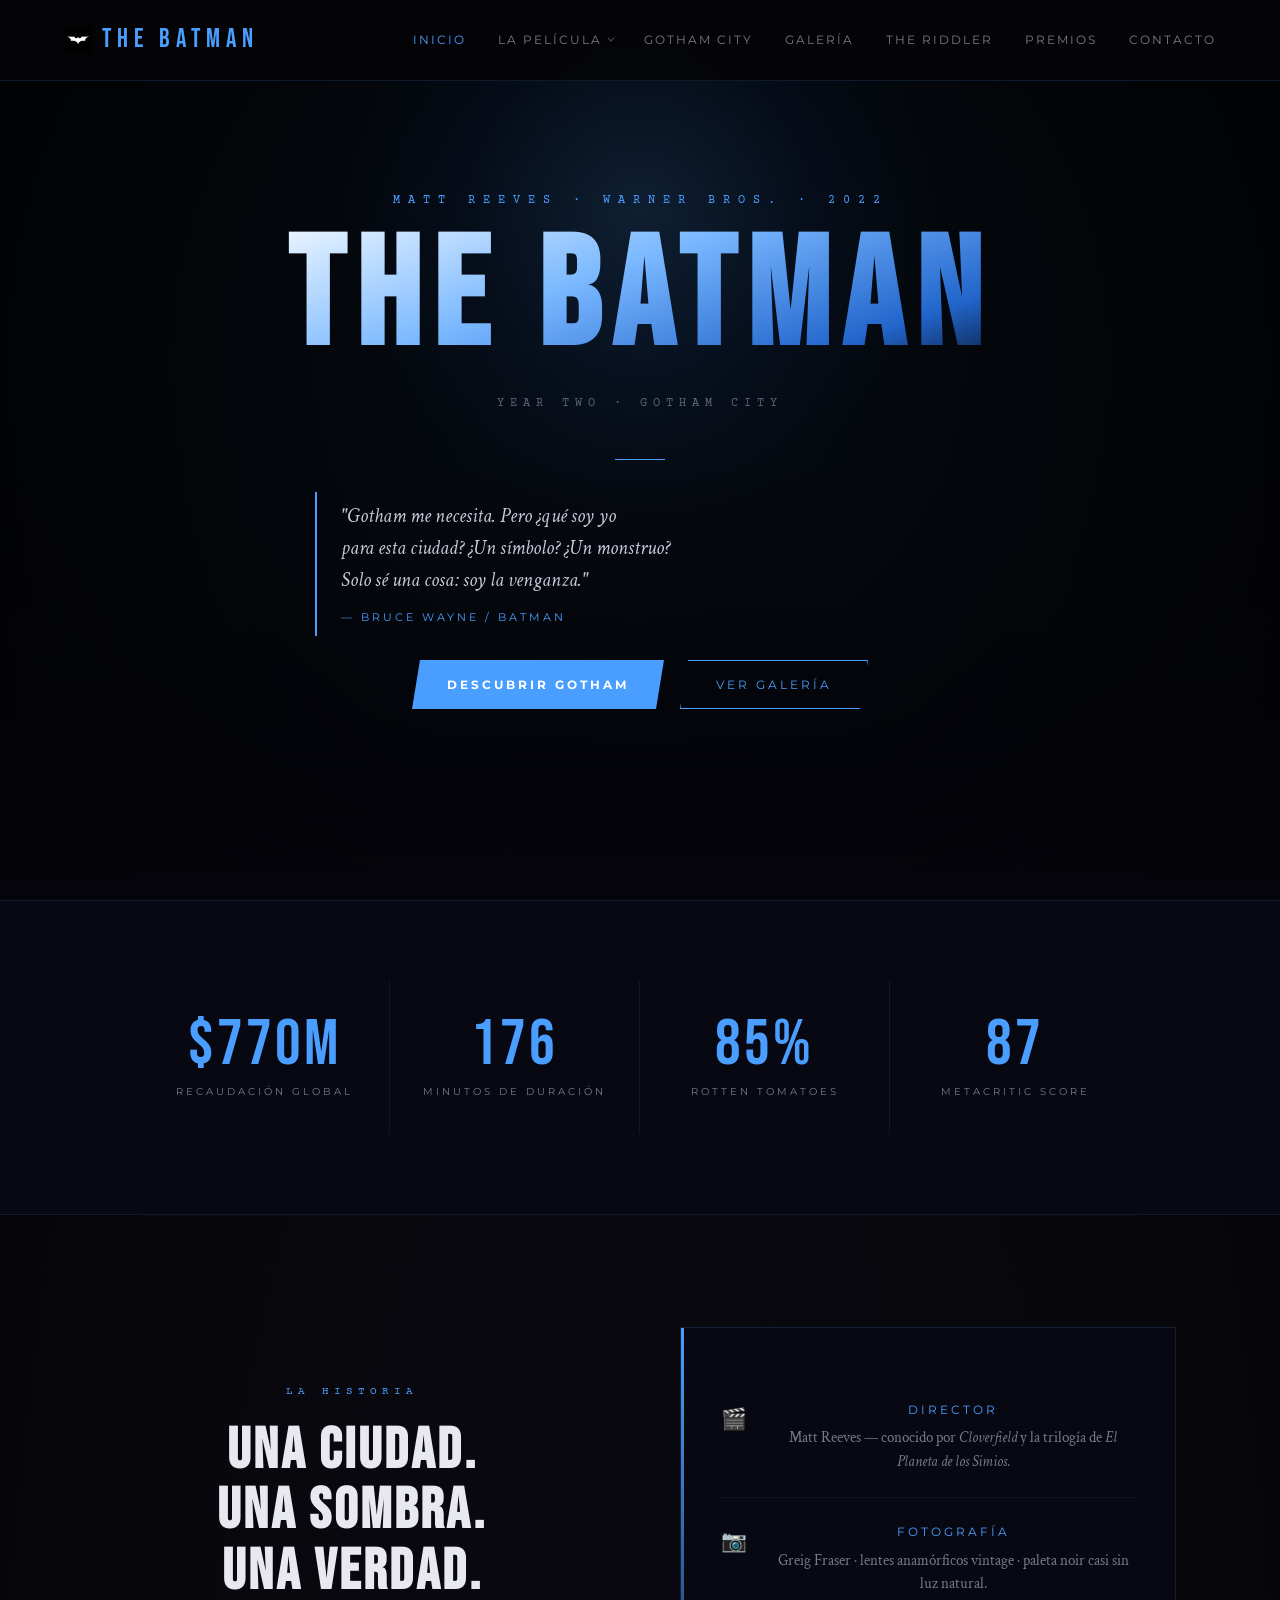
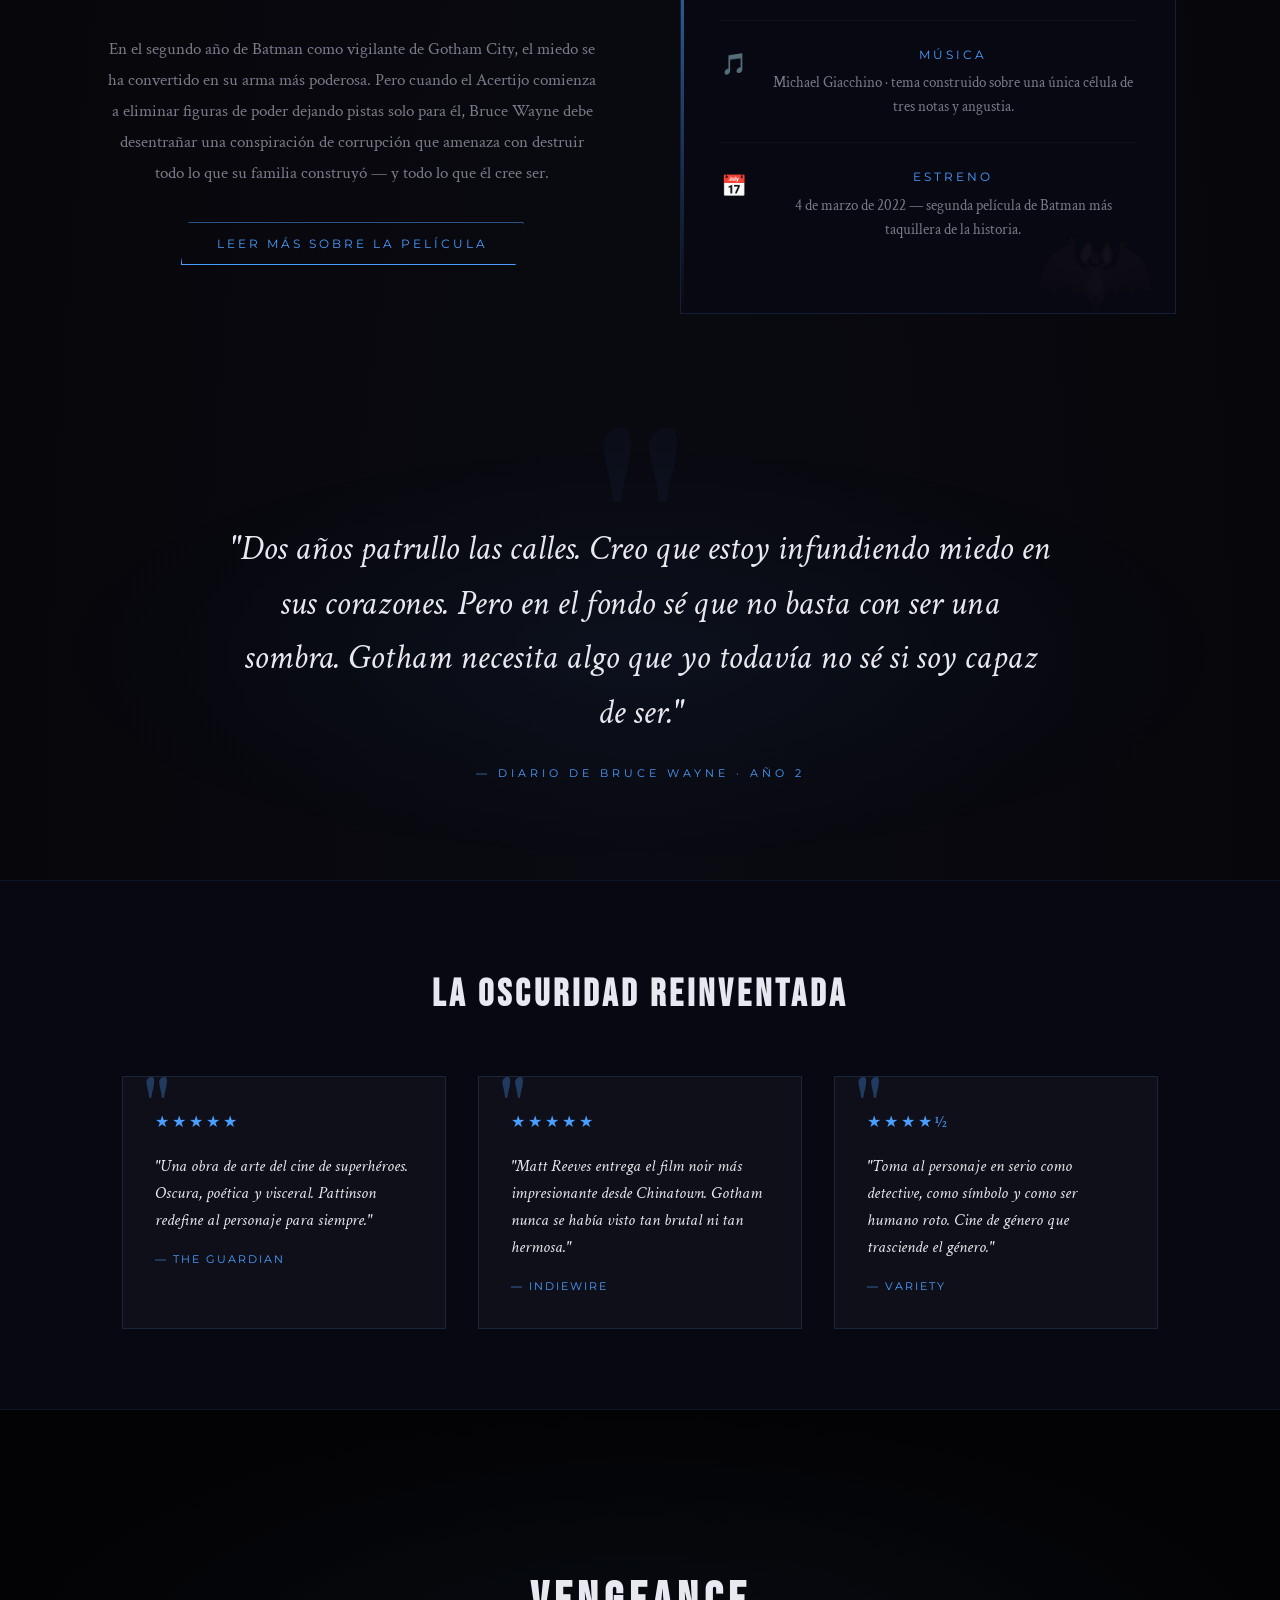
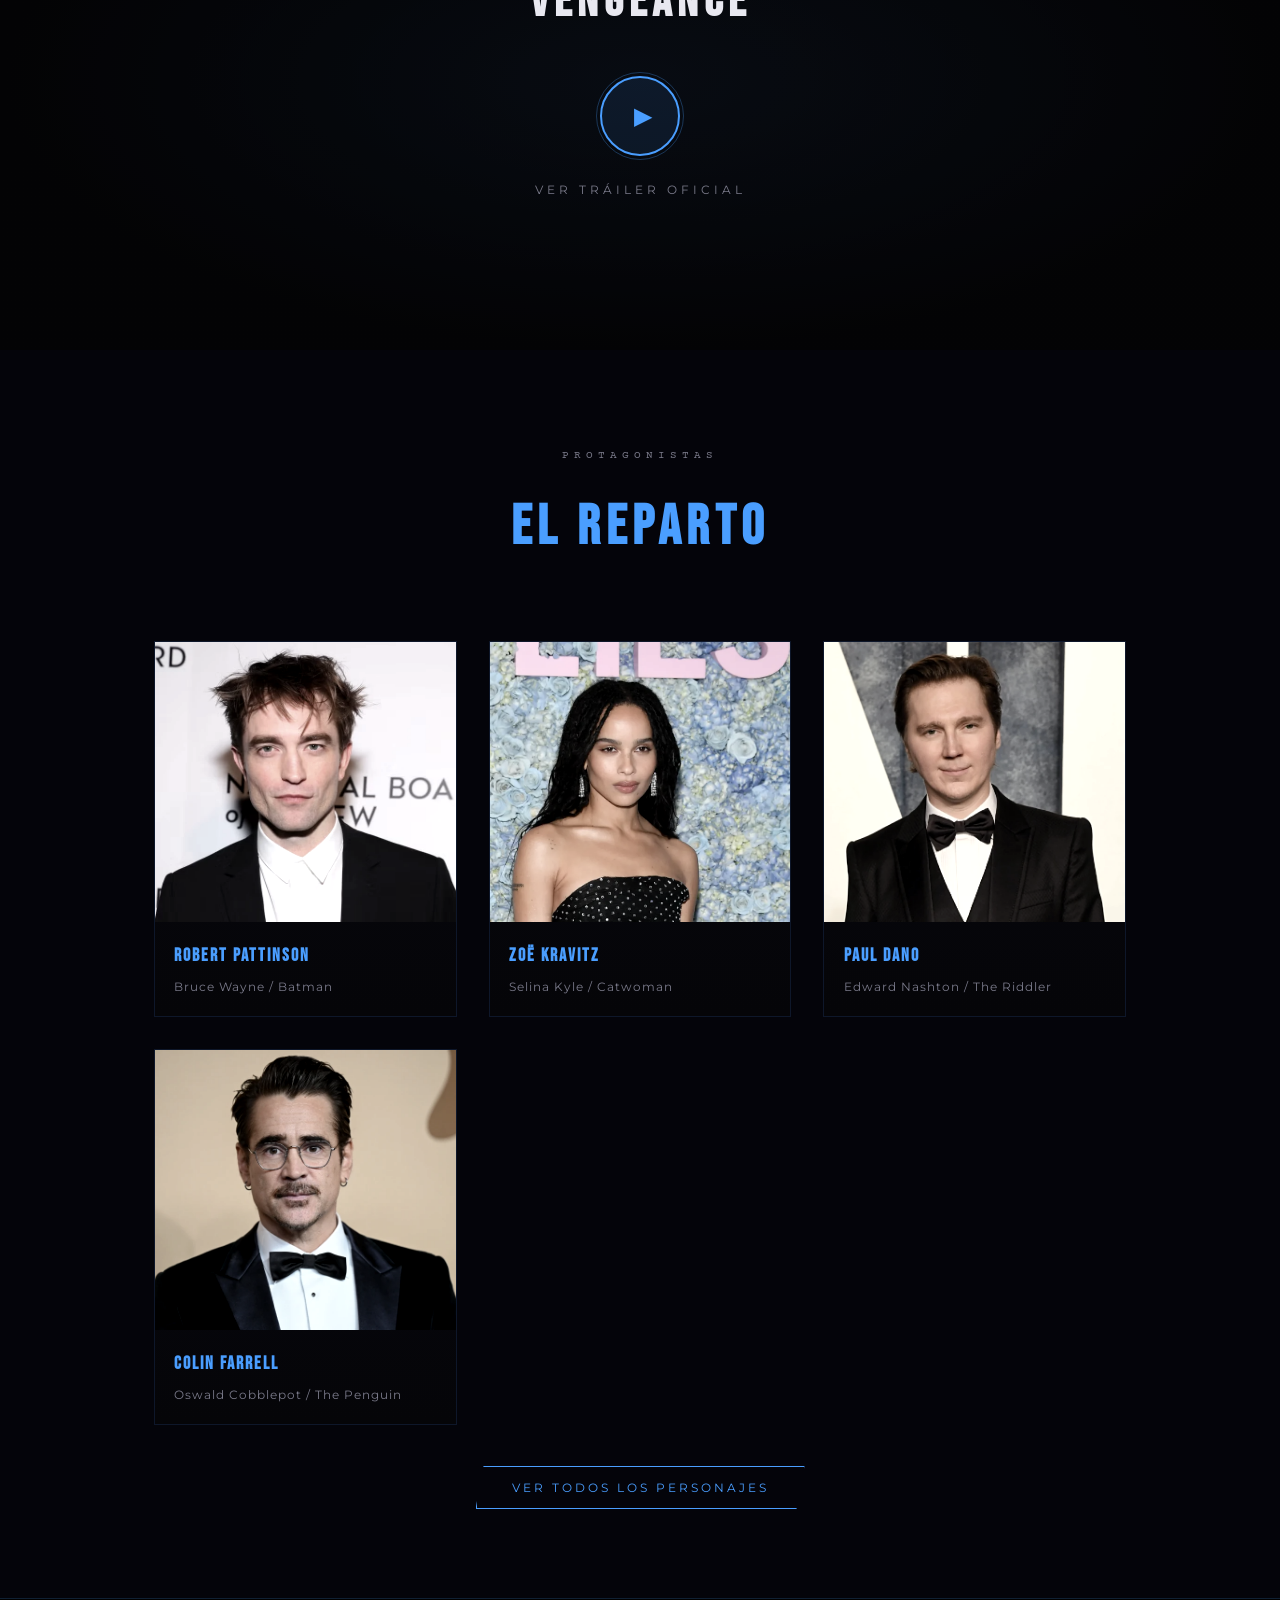
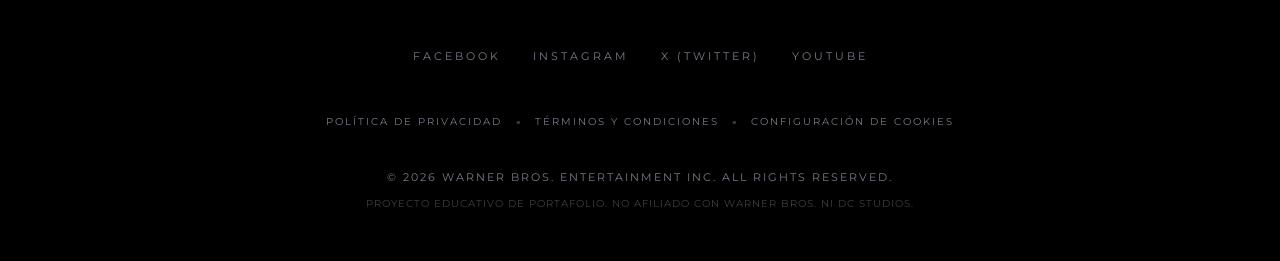
==== commit 0600ac3d: "Correccion de imagen y footer" ====
--- a/index.html
+++ b/index.html
@@ -242,15 +242,7 @@
                 <a href="https://twitter.com/TheBatman" target="_blank">X (TWITTER)</a>
                 <a href="https://www.youtube.com/WarnerBrosPictures" target="_blank">YOUTUBE</a>
             </div>
-            <div class="billing-row tech-row">
-                <img src="img/Dolby.png" alt="Dolby Atmos" class="footer-img">
-                <img src="img/imax.png" alt="IMAX" class="footer-img">
-            </div>
-            <div class="billing-row studio-row">
-                <img src="img/DC.png" alt="DC Studios" class="footer-img">
-                <img src="img/Warner.png" alt="Warner Bros." class="footer-img">
-                <img src="img/rated-pg13.png" alt="Rated PG-13" class="footer-img">
-            </div>
+
             <nav class="footer-legal-nav">
                 <a href="#">POLÍTICA DE PRIVACIDAD</a>
                 <span class="dot">•</span>
